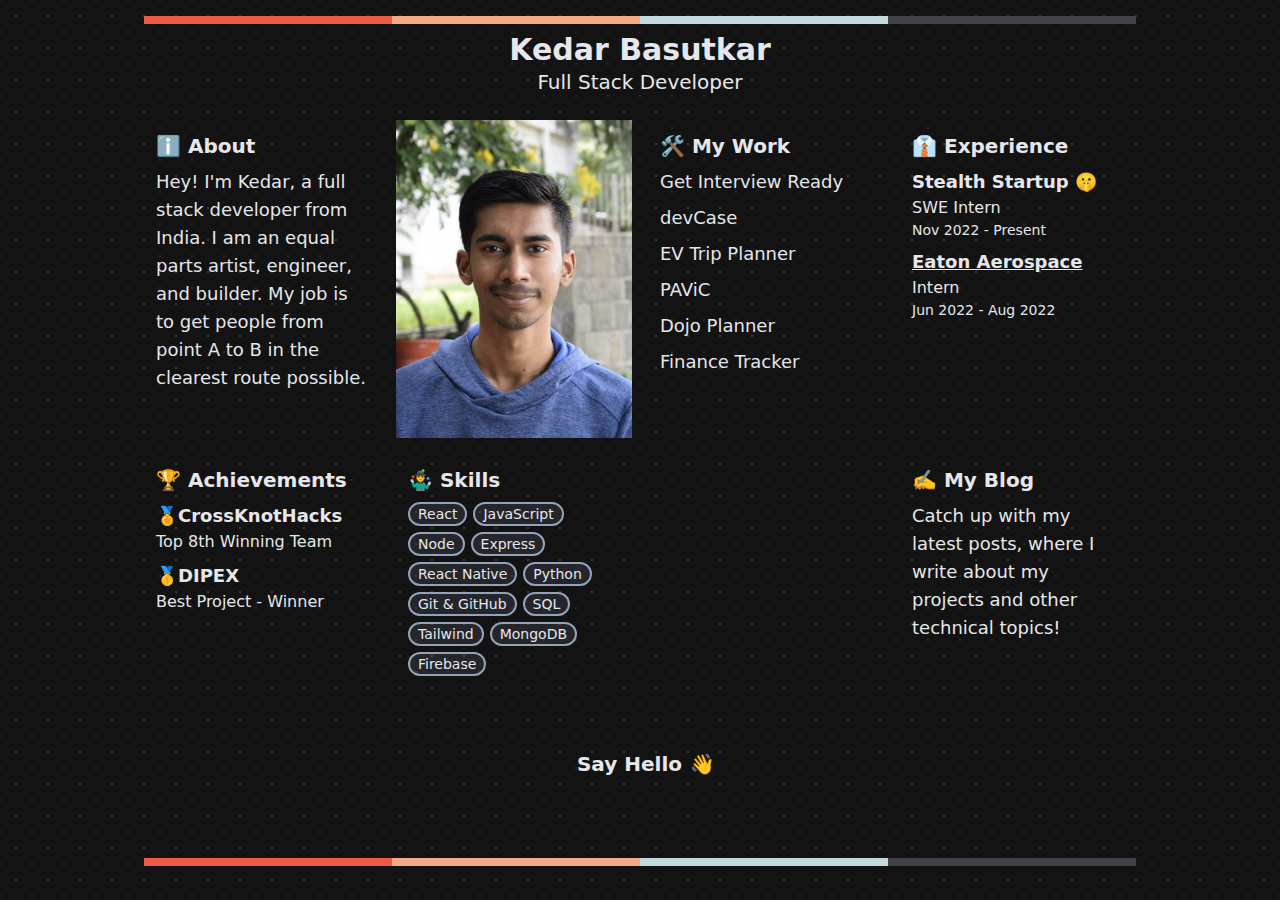
==== index.html @ 57fc6a88 "Update index.html" ====
<!DOCTYPE html>
<html lang="en">
  <head>
    <meta charset="UTF-8" />
    <meta http-equiv="X-UA-Compatible" content="IE=edge" />
    <meta name="viewport" content="width=device-width, initial-scale=1.0" />
    <link rel="stylesheet" href="css/style.css" />
    <link
      rel="stylesheet"
      href="https://cdnjs.cloudflare.com/ajax/libs/font-awesome/6.2.0/css/all.min.css"
      integrity="sha512-xh6O/CkQoPOWDdYTDqeRdPCVd1SpvCA9XXcUnZS2FmJNp1coAFzvtCN9BmamE+4aHK8yyUHUSCcJHgXloTyT2A=="
      crossorigin="anonymous"
      referrerpolicy="no-referrer"
    />

    <link rel="preconnect" href="https://fonts.googleapis.com" />
    <link rel="preconnect" href="https://fonts.gstatic.com" crossorigin />
    <link
      href="https://fonts.googleapis.com/css2?family=Space+Grotesk:wght@300;400;500;600;700&display=swap"
      rel="stylesheet"
    />

    <link rel="apple-touch-icon" sizes="180x180" href="/apple-touch-icon.png" />
    <link rel="icon" type="image/png" sizes="32x32" href="/favicon-32x32.png" />
    <link rel="icon" type="image/png" sizes="16x16" href="/favicon-16x16.png" />
    <link rel="manifest" href="/site.webmanifest" />
    <title>Kedar Basutkar - Full Stack Developer</title>
  </head>

  <body>
    <div
      class="mx-auto flex h-screen max-w-5xl flex-col p-4 transition-all dark:text-gray-200"
    >
      <!-- Hero Section -->
      <div
        class="relative w-full transform border-2 border-black bg-sky-400/50 text-center transition-all hover:shadow-3xl dark:shadow-sky-400"
      >
        <!-- Color Bar -->
        <div class="mb-2 grid h-2 grid-cols-4">
          <div class="bg-hero-red"></div>
          <div class="bg-hero-orange"></div>
          <div class="bg-hero-blue"></div>
          <div class="bg-hero-gray"></div>
        </div>
        <!--  -->
        <h1 class="transform text-3xl font-bold transition-all hover:scale-105">
          <a href="https://kedarbasutkar.me/">Kedar Basutkar</a>
        </h1>
        <h3 class="mb-2 text-xl">Full Stack Developer</h3>
        <i
          class="fa-regular fa-sun absolute right-4 bottom-1/3 cursor-pointer text-xl hover:animate-wiggle md:right-8 md:text-2xl"
          id="dark-mode-btn"
        ></i>
      </div>
      <!--  -->

      <!-- Grid Container -->
      <div class="mt-4 grid flex-1 grid-cols-2 gap-4 pb-4 md:grid-cols-4">
        <!-- About Card -->
        <div class="card bg-purple-400/50 dark:shadow-purple-400">
          <h2 class="mb-2">ℹ️ About</h2>
          <p>
            Hey! I'm Kedar, a full stack developer from India. I am an equal
            parts artist, engineer, and builder. My job is to get people from
            point A to B in the clearest route possible.
          </p>
        </div>
        <!--  -->

        <!-- Photo Card -->
        <div>
          <img
            src="./assets/photo.JPG"
            alt="display picture"
            class="h-full transform border-2 border-black object-cover transition-all duration-200 ease-in-out hover:scale-95 hover:shadow-3xl"
          />
        </div>
        <!--  -->

        <!-- My Work Card -->
        <div
          class="card bg-emerald-400/50 dark:shadow-emerald-400 md:row-span-2"
        >
          <div class="group mb-2 flex items-center justify-between">
            <h2 class="transition-all group-hover:scale-110">
              <a href="#">🛠️ My Work</a>
            </h2>
            <a href="#">
              <i
                class="fa-solid fa-arrow-up-right-from-square transform cursor-pointer p-2 transition-all group-hover:-translate-x-2 group-hover:scale-110"
              ></i>
            </a>
          </div>
          <p class="md:hidden">
            Check out my apps that are fun and utilitarian.
          </p>
          <ul class="hidden space-y-2 text-lg md:block">
            <li>
              <a href="https://get-interview-ready.vercel.app/" target="_blank"
                >Get Interview Ready</a
              >
            </li>
            <!-- <li>Shark Encrypt</li> -->
            <li>
              <a href="https://devcase.vercel.app/" target="_blank">devCase</a>
            </li>
            <li>
              <a href="https://ev-trip-planner.vercel.app/" target="_blank"
                >EV Trip Planner</a
              >
            </li>

            <li>
              <a
                href="https://play.google.com/store/apps/details?id=com.kedaroo.pave"
                target="_blank"
                >PAViC</a
              >
            </li>
            <li>
              <a
                href="https://project-management-app-psi.vercel.app/"
                target="_blank"
                >Dojo Planner</a
              >
            </li>
            <li>
              <a
                href="https://kedar-finance-tracker.netlify.app/"
                target="_blank"
                >Finance Tracker</a
              >
            </li>
          </ul>
        </div>
        <!--  -->

        <!-- Experience Card -->
        <div class="card flex flex-col bg-amber-400/50 dark:shadow-amber-400">
          <h2 class="mb-2">👔 Experience</h2>
          <div class="mb-2">
            <h4 class="font-semibold">Stealth Startup 🤫</h4>
            <h5 class="text-md">SWE Intern</h5>
            <p class="text-sm">Nov 2022 - Present</p>
          </div>

          <div>
            <h4 class="transform font-semibold transition-all hover:scale-105">
              <a
                href="https://blog.kedarbasutkar.me/my-first-internship-experience-at-eaton"
                target="_blank"
                class="underline"
                >Eaton Aerospace
              </a>
            </h4>
            <h5 class="text-md">Intern</h5>
            <p class="text-sm">Jun 2022 - Aug 2022</p>
          </div>
        </div>
        <!--  -->

        <!-- Achievements Card -->
        <div
          class="card relative col-span-2 bg-cyan-400/50 dark:shadow-cyan-400 md:col-span-1"
        >
          <div class="mb-2 flex items-center justify-between">
            <h2 class="">🏆 Achievements</h2>
          </div>
          <div class="flex flex-col space-y-2">
            <div class="div">
              <h4
                class="transform font-semibold transition-all hover:scale-105"
              >
                <a
                  href="https://crossknothacks.devfolio.co/overview"
                  target="_blank"
                  >🏅CrossKnotHacks
                </a>
              </h4>
              <h5 class="text-md">Top 8th Winning Team</h5>
            </div>

            <div class="">
              <h4
                class="transform font-semibold transition-all hover:scale-105"
              >
                <a href="https://srijan.org.in/index" target="_blank"
                  >🥇DIPEX
                </a>
              </h4>
              <h5 class="text-md">Best Project - Winner</h5>
            </div>
          </div>
        </div>
        <!--  -->

        <!-- Skills Card -->
        <div
          class="card relative col-span-2 bg-indigo-400/50 dark:shadow-indigo-400 md:col-span-1"
        >
          <div class="mb-2 flex items-center justify-between">
            <h2 class="">🤹‍♂️ Skills</h2>
          </div>
          <div class="flex flex-wrap gap-1.5">
            <div class="skill-pill">React</div>
            <div class="skill-pill">JavaScript</div>
            <div class="skill-pill">Node</div>
            <div class="skill-pill">Express</div>
            <div class="skill-pill">React Native</div>
            <div class="skill-pill">Python</div>
            <div class="skill-pill">Git & GitHub</div>
            <div class="skill-pill">SQL</div>
            <div class="skill-pill">Tailwind</div>
            <div class="skill-pill">MongoDB</div>
            <div class="skill-pill">Firebase</div>
          </div>
        </div>
        <!--  -->

        <!-- My Blog Card -->
        <div class="card bg-stone-400/50 dark:shadow-stone-400">
          <div class="group mb-2 flex items-center justify-between">
            <h2 class="transition-all group-hover:scale-110">
              <a href="https://blog.kedarbasutkar.me/">✍️ My Blog</a>
            </h2>
            <a href="https://blog.kedarbasutkar.me/" target="_blank">
              <i
                class="fa-solid fa-arrow-up-right-from-square transform cursor-pointer p-2 transition-all group-hover:-translate-x-2 group-hover:scale-110"
              ></i>
            </a>
          </div>
          <p>
            Catch up with my latest posts, where I write about my projects and
            other technical topics!
          </p>
        </div>
        <!--  -->

        <!-- Say Hello Card -->
        <div
          class="flex flex-col border-2 border-black bg-rose-400/50 md:col-span-4 md:max-h-32"
        >
          <div class="mt-3 ml-3 flex flex-1 flex-col justify-between">
            <div class="mb-2 flex items-center space-x-2 md:justify-center">
              <h2>Say Hello</h2>
              <div class="animate-wiggle text-xl">👋</div>
            </div>

            <!-- Social Icons -->
            <div
              class="mr-3 mb-2 flex justify-end space-x-3 md:justify-center md:space-x-16"
            >
              <a href="https://twitter.com/KedarBasutkar" target="_blank">
                <i
                  class="fa-brands fa-twitter social-link hover:bg-black hover:text-twitter-blue"
                ></i>
              </a>
              <a href="https://github.com/kedaroo" target="_blank">
                <i
                  class="fa-brands fa-github social-link hover:bg-black hover:text-white"
                ></i>
              </a>
              <a
                href="https://www.linkedin.com/in/kedar-basutkar/"
                target="_blank"
              >
                <i
                  class="fa-brands fa-linkedin social-link hover:bg-black hover:text-linkedin-blue"
                ></i>
              </a>
            </div>
          </div>
          <!-- Color Bar -->
          <div class="hidden h-2 grid-cols-4 md:grid">
            <div class="bg-hero-red"></div>
            <div class="bg-hero-orange"></div>
            <div class="bg-hero-blue"></div>
            <div class="bg-hero-gray"></div>
          </div>
          <!--  -->
          <!--  -->
        </div>
        <!--  -->
      </div>
      <!--  -->
    </div>
    <script src="./script.js"></script>
  </body>
</html>
---- css/style.css ----
/*
! tailwindcss v3.2.1 | MIT License | https://tailwindcss.com
*/

/*
1. Prevent padding and border from affecting element width. (https://github.com/mozdevs/cssremedy/issues/4)
2. Allow adding a border to an element by just adding a border-width. (https://github.com/tailwindcss/tailwindcss/pull/116)
*/

*,
::before,
::after {
  box-sizing: border-box;
  /* 1 */
  border-width: 0;
  /* 2 */
  border-style: solid;
  /* 2 */
  border-color: #e5e7eb;
  /* 2 */
}

::before,
::after {
  --tw-content: "";
}

/*
1. Use a consistent sensible line-height in all browsers.
2. Prevent adjustments of font size after orientation changes in iOS.
3. Use a more readable tab size.
4. Use the user's configured `sans` font-family by default.
*/

html {
  line-height: 1.5;
  /* 1 */
  -webkit-text-size-adjust: 100%;
  /* 2 */
  -moz-tab-size: 4;
  /* 3 */
  -o-tab-size: 4;
  tab-size: 4;
  /* 3 */
  font-family: ui-sans-serif, system-ui, -apple-system, BlinkMacSystemFont,
    "Segoe UI", Roboto, "Helvetica Neue", Arial, "Noto Sans", sans-serif,
    "Apple Color Emoji", "Segoe UI Emoji", "Segoe UI Symbol", "Noto Color Emoji";
  /* 4 */
}

/*
1. Remove the margin in all browsers.
2. Inherit line-height from `html` so users can set them as a class directly on the `html` element.
*/

body {
  margin: 0;
  /* 1 */
  line-height: inherit;
  /* 2 */
}

/*
1. Add the correct height in Firefox.
2. Correct the inheritance of border color in Firefox. (https://bugzilla.mozilla.org/show_bug.cgi?id=190655)
3. Ensure horizontal rules are visible by default.
*/

hr {
  height: 0;
  /* 1 */
  color: inherit;
  /* 2 */
  border-top-width: 1px;
  /* 3 */
}

/*
Add the correct text decoration in Chrome, Edge, and Safari.
*/

abbr:where([title]) {
  -webkit-text-decoration: underline dotted;
  text-decoration: underline dotted;
}

/*
Remove the default font size and weight for headings.
*/

h1,
h2,
h3,
h4,
h5,
h6 {
  font-size: inherit;
  font-weight: inherit;
}

/*
Reset links to optimize for opt-in styling instead of opt-out.
*/

a {
  color: inherit;
  text-decoration: inherit;
}

/*
Add the correct font weight in Edge and Safari.
*/

b,
strong {
  font-weight: bolder;
}

/*
1. Use the user's configured `mono` font family by default.
2. Correct the odd `em` font sizing in all browsers.
*/

code,
kbd,
samp,
pre {
  font-family: ui-monospace, SFMono-Regular, Menlo, Monaco, Consolas,
    "Liberation Mono", "Courier New", monospace;
  /* 1 */
  font-size: 1em;
  /* 2 */
}

/*
Add the correct font size in all browsers.
*/

small {
  font-size: 80%;
}

/*
Prevent `sub` and `sup` elements from affecting the line height in all browsers.
*/

sub,
sup {
  font-size: 75%;
  line-height: 0;
  position: relative;
  vertical-align: baseline;
}

sub {
  bottom: -0.25em;
}

sup {
  top: -0.5em;
}

/*
1. Remove text indentation from table contents in Chrome and Safari. (https://bugs.chromium.org/p/chromium/issues/detail?id=999088, https://bugs.webkit.org/show_bug.cgi?id=201297)
2. Correct table border color inheritance in all Chrome and Safari. (https://bugs.chromium.org/p/chromium/issues/detail?id=935729, https://bugs.webkit.org/show_bug.cgi?id=195016)
3. Remove gaps between table borders by default.
*/

table {
  text-indent: 0;
  /* 1 */
  border-color: inherit;
  /* 2 */
  border-collapse: collapse;
  /* 3 */
}

/*
1. Change the font styles in all browsers.
2. Remove the margin in Firefox and Safari.
3. Remove default padding in all browsers.
*/

button,
input,
optgroup,
select,
textarea {
  font-family: inherit;
  /* 1 */
  font-size: 100%;
  /* 1 */
  font-weight: inherit;
  /* 1 */
  line-height: inherit;
  /* 1 */
  color: inherit;
  /* 1 */
  margin: 0;
  /* 2 */
  padding: 0;
  /* 3 */
}

/*
Remove the inheritance of text transform in Edge and Firefox.
*/

button,
select {
  text-transform: none;
}

/*
1. Correct the inability to style clickable types in iOS and Safari.
2. Remove default button styles.
*/

button,
[type="button"],
[type="reset"],
[type="submit"] {
  -webkit-appearance: button;
  /* 1 */
  background-color: transparent;
  /* 2 */
  background-image: none;
  /* 2 */
}

/*
Use the modern Firefox focus style for all focusable elements.
*/

:-moz-focusring {
  outline: auto;
}

/*
Remove the additional `:invalid` styles in Firefox. (https://github.com/mozilla/gecko-dev/blob/2f9eacd9d3d995c937b4251a5557d95d494c9be1/layout/style/res/forms.css#L728-L737)
*/

:-moz-ui-invalid {
  box-shadow: none;
}

/*
Add the correct vertical alignment in Chrome and Firefox.
*/

progress {
  vertical-align: baseline;
}

/*
Correct the cursor style of increment and decrement buttons in Safari.
*/

::-webkit-inner-spin-button,
::-webkit-outer-spin-button {
  height: auto;
}

/*
1. Correct the odd appearance in Chrome and Safari.
2. Correct the outline style in Safari.
*/

[type="search"] {
  -webkit-appearance: textfield;
  /* 1 */
  outline-offset: -2px;
  /* 2 */
}

/*
Remove the inner padding in Chrome and Safari on macOS.
*/

::-webkit-search-decoration {
  -webkit-appearance: none;
}

/*
1. Correct the inability to style clickable types in iOS and Safari.
2. Change font properties to `inherit` in Safari.
*/

::-webkit-file-upload-button {
  -webkit-appearance: button;
  /* 1 */
  font: inherit;
  /* 2 */
}

/*
Add the correct display in Chrome and Safari.
*/

summary {
  display: list-item;
}

/*
Removes the default spacing and border for appropriate elements.
*/

blockquote,
dl,
dd,
h1,
h2,
h3,
h4,
h5,
h6,
hr,
figure,
p,
pre {
  margin: 0;
}

fieldset {
  margin: 0;
  padding: 0;
}

legend {
  padding: 0;
}

ol,
ul,
menu {
  list-style: none;
  margin: 0;
  padding: 0;
}

/*
Prevent resizing textareas horizontally by default.
*/

textarea {
  resize: vertical;
}

/*
1. Reset the default placeholder opacity in Firefox. (https://github.com/tailwindlabs/tailwindcss/issues/3300)
2. Set the default placeholder color to the user's configured gray 400 color.
*/

input::-moz-placeholder,
textarea::-moz-placeholder {
  opacity: 1;
  /* 1 */
  color: #9ca3af;
  /* 2 */
}

input::placeholder,
textarea::placeholder {
  opacity: 1;
  /* 1 */
  color: #9ca3af;
  /* 2 */
}

/*
Set the default cursor for buttons.
*/

button,
[role="button"] {
  cursor: pointer;
}

/*
Make sure disabled buttons don't get the pointer cursor.
*/

:disabled {
  cursor: default;
}

/*
1. Make replaced elements `display: block` by default. (https://github.com/mozdevs/cssremedy/issues/14)
2. Add `vertical-align: middle` to align replaced elements more sensibly by default. (https://github.com/jensimmons/cssremedy/issues/14#issuecomment-634934210)
   This can trigger a poorly considered lint error in some tools but is included by design.
*/

img,
svg,
video,
canvas,
audio,
iframe,
embed,
object {
  display: block;
  /* 1 */
  vertical-align: middle;
  /* 2 */
}

/*
Constrain images and videos to the parent width and preserve their intrinsic aspect ratio. (https://github.com/mozdevs/cssremedy/issues/14)
*/

img,
video {
  max-width: 100%;
  height: auto;
}

/* Make elements with the HTML hidden attribute stay hidden by default */

[hidden] {
  display: none;
}

h2 {
  font-size: 1.125rem;
  line-height: 1.75rem;
  font-weight: 700;
}

@media (min-width: 768px) {
  h2 {
    font-size: 1.25rem;
    line-height: 1.75rem;
  }

  h4 {
    font-size: 1.125rem;
    line-height: 1.75rem;
  }
}

li {
  cursor: pointer;
  transition-property: all;
  transition-timing-function: cubic-bezier(0.4, 0, 0.2, 1);
  transition-duration: 150ms;
}

li:hover {
  margin-left: 1rem;
  --tw-text-opacity: 1;
  color: rgb(34 197 94 / var(--tw-text-opacity));
}

@media (min-width: 768px) {
  li {
    font-size: 1.125rem;
    line-height: 1.75rem;
  }

  p {
    font-size: 1.125rem;
    line-height: 1.75rem;
  }
}

*,
::before,
::after {
  --tw-border-spacing-x: 0;
  --tw-border-spacing-y: 0;
  --tw-translate-x: 0;
  --tw-translate-y: 0;
  --tw-rotate: 0;
  --tw-skew-x: 0;
  --tw-skew-y: 0;
  --tw-scale-x: 1;
  --tw-scale-y: 1;
  --tw-pan-x: ;
  --tw-pan-y: ;
  --tw-pinch-zoom: ;
  --tw-scroll-snap-strictness: proximity;
  --tw-ordinal: ;
  --tw-slashed-zero: ;
  --tw-numeric-figure: ;
  --tw-numeric-spacing: ;
  --tw-numeric-fraction: ;
  --tw-ring-inset: ;
  --tw-ring-offset-width: 0px;
  --tw-ring-offset-color: #fff;
  --tw-ring-color: rgb(59 130 246 / 0.5);
  --tw-ring-offset-shadow: 0 0 #0000;
  --tw-ring-shadow: 0 0 #0000;
  --tw-shadow: 0 0 #0000;
  --tw-shadow-colored: 0 0 #0000;
  --tw-blur: ;
  --tw-brightness: ;
  --tw-contrast: ;
  --tw-grayscale: ;
  --tw-hue-rotate: ;
  --tw-invert: ;
  --tw-saturate: ;
  --tw-sepia: ;
  --tw-drop-shadow: ;
  --tw-backdrop-blur: ;
  --tw-backdrop-brightness: ;
  --tw-backdrop-contrast: ;
  --tw-backdrop-grayscale: ;
  --tw-backdrop-hue-rotate: ;
  --tw-backdrop-invert: ;
  --tw-backdrop-opacity: ;
  --tw-backdrop-saturate: ;
  --tw-backdrop-sepia: ;
}

::-webkit-backdrop {
  --tw-border-spacing-x: 0;
  --tw-border-spacing-y: 0;
  --tw-translate-x: 0;
  --tw-translate-y: 0;
  --tw-rotate: 0;
  --tw-skew-x: 0;
  --tw-skew-y: 0;
  --tw-scale-x: 1;
  --tw-scale-y: 1;
  --tw-pan-x: ;
  --tw-pan-y: ;
  --tw-pinch-zoom: ;
  --tw-scroll-snap-strictness: proximity;
  --tw-ordinal: ;
  --tw-slashed-zero: ;
  --tw-numeric-figure: ;
  --tw-numeric-spacing: ;
  --tw-numeric-fraction: ;
  --tw-ring-inset: ;
  --tw-ring-offset-width: 0px;
  --tw-ring-offset-color: #fff;
  --tw-ring-color: rgb(59 130 246 / 0.5);
  --tw-ring-offset-shadow: 0 0 #0000;
  --tw-ring-shadow: 0 0 #0000;
  --tw-shadow: 0 0 #0000;
  --tw-shadow-colored: 0 0 #0000;
  --tw-blur: ;
  --tw-brightness: ;
  --tw-contrast: ;
  --tw-grayscale: ;
  --tw-hue-rotate: ;
  --tw-invert: ;
  --tw-saturate: ;
  --tw-sepia: ;
  --tw-drop-shadow: ;
  --tw-backdrop-blur: ;
  --tw-backdrop-brightness: ;
  --tw-backdrop-contrast: ;
  --tw-backdrop-grayscale: ;
  --tw-backdrop-hue-rotate: ;
  --tw-backdrop-invert: ;
  --tw-backdrop-opacity: ;
  --tw-backdrop-saturate: ;
  --tw-backdrop-sepia: ;
}

::backdrop {
  --tw-border-spacing-x: 0;
  --tw-border-spacing-y: 0;
  --tw-translate-x: 0;
  --tw-translate-y: 0;
  --tw-rotate: 0;
  --tw-skew-x: 0;
  --tw-skew-y: 0;
  --tw-scale-x: 1;
  --tw-scale-y: 1;
  --tw-pan-x: ;
  --tw-pan-y: ;
  --tw-pinch-zoom: ;
  --tw-scroll-snap-strictness: proximity;
  --tw-ordinal: ;
  --tw-slashed-zero: ;
  --tw-numeric-figure: ;
  --tw-numeric-spacing: ;
  --tw-numeric-fraction: ;
  --tw-ring-inset: ;
  --tw-ring-offset-width: 0px;
  --tw-ring-offset-color: #fff;
  --tw-ring-color: rgb(59 130 246 / 0.5);
  --tw-ring-offset-shadow: 0 0 #0000;
  --tw-ring-shadow: 0 0 #0000;
  --tw-shadow: 0 0 #0000;
  --tw-shadow-colored: 0 0 #0000;
  --tw-blur: ;
  --tw-brightness: ;
  --tw-contrast: ;
  --tw-grayscale: ;
  --tw-hue-rotate: ;
  --tw-invert: ;
  --tw-saturate: ;
  --tw-sepia: ;
  --tw-drop-shadow: ;
  --tw-backdrop-blur: ;
  --tw-backdrop-brightness: ;
  --tw-backdrop-contrast: ;
  --tw-backdrop-grayscale: ;
  --tw-backdrop-hue-rotate: ;
  --tw-backdrop-invert: ;
  --tw-backdrop-opacity: ;
  --tw-backdrop-saturate: ;
  --tw-backdrop-sepia: ;
}

.card {
  transform: translate(var(--tw-translate-x), var(--tw-translate-y))
    rotate(var(--tw-rotate)) skewX(var(--tw-skew-x)) skewY(var(--tw-skew-y))
    scaleX(var(--tw-scale-x)) scaleY(var(--tw-scale-y));
  border-radius: 0.75rem;
  --tw-bg-opacity: 0.6;
  padding: 0.75rem;
  transition-property: all;
  transition-duration: 200ms;
  transition-timing-function: cubic-bezier(0.4, 0, 0.2, 1);
}

.card:hover {
  --tw-scale-x: 0.95;
  --tw-scale-y: 0.95;
  transform: translate(var(--tw-translate-x), var(--tw-translate-y))
    rotate(var(--tw-rotate)) skewX(var(--tw-skew-x)) skewY(var(--tw-skew-y))
    scaleX(var(--tw-scale-x)) scaleY(var(--tw-scale-y));
}

.social-link {
  transform: translate(var(--tw-translate-x), var(--tw-translate-y))
    rotate(var(--tw-rotate)) skewX(var(--tw-skew-x)) skewY(var(--tw-skew-y))
    scaleX(var(--tw-scale-x)) scaleY(var(--tw-scale-y));
  padding: 0.5rem;
  font-size: 1.5rem;
  line-height: 2rem;
  transition-property: all;
  transition-timing-function: cubic-bezier(0.4, 0, 0.2, 1);
  transition-duration: 150ms;
}

.social-link:hover {
  --tw-scale-x: 1.1;
  --tw-scale-y: 1.1;
  transform: translate(var(--tw-translate-x), var(--tw-translate-y))
    rotate(var(--tw-rotate)) skewX(var(--tw-skew-x)) skewY(var(--tw-skew-y))
    scaleX(var(--tw-scale-x)) scaleY(var(--tw-scale-y));
}

.skill-pill {
  border-radius: 0.75rem;
  border-width: 2px;
  --tw-border-opacity: 1;
  border-color: rgb(148 163 184 / var(--tw-border-opacity));
  background-color: rgb(199 210 254 / 0.6);
  padding-left: 0.5rem;
  padding-right: 0.5rem;
  font-size: 0.875rem;
  line-height: 1.25rem;
}

.dark .skill-pill {
  background-color: rgb(199 210 254 / 0.1);
}

.project-mockup {
  border-radius: 0.5rem;
  --tw-shadow: 0 4px 6px -1px rgb(0 0 0 / 0.1), 0 2px 4px -2px rgb(0 0 0 / 0.1);
  --tw-shadow-colored: 0 4px 6px -1px var(--tw-shadow-color),
    0 2px 4px -2px var(--tw-shadow-color);
  box-shadow: var(--tw-ring-offset-shadow, 0 0 #0000),
    var(--tw-ring-shadow, 0 0 #0000), var(--tw-shadow);
}

.project-description {
  --tw-text-opacity: 1;
  color: rgb(75 85 99 / var(--tw-text-opacity));
}

.dark .project-description {
  --tw-text-opacity: 1;
  color: rgb(107 114 128 / var(--tw-text-opacity));
}

.tech-stack-pill {
  border-radius: 0.75rem;
  border-width: 1px;
  --tw-border-opacity: 1;
  border-color: rgb(129 140 248 / var(--tw-border-opacity));
  --tw-bg-opacity: 1;
  background-color: rgb(238 242 255 / var(--tw-bg-opacity));
  padding-left: 0.75rem;
  padding-right: 0.75rem;
}

.primary-link {
  transform: translate(var(--tw-translate-x), var(--tw-translate-y))
    rotate(var(--tw-rotate)) skewX(var(--tw-skew-x)) skewY(var(--tw-skew-y))
    scaleX(var(--tw-scale-x)) scaleY(var(--tw-scale-y));
  border-radius: 0.5rem;
  border-width: 2px;
  --tw-border-opacity: 1;
  border-color: rgb(129 140 248 / var(--tw-border-opacity));
  --tw-bg-opacity: 1;
  background-color: rgb(129 140 248 / var(--tw-bg-opacity));
  padding-left: 1rem;
  padding-right: 1rem;
  padding-top: 0.5rem;
  padding-bottom: 0.5rem;
  --tw-text-opacity: 1;
  color: rgb(255 255 255 / var(--tw-text-opacity));
  --tw-shadow: 0 4px 6px -1px rgb(0 0 0 / 0.1), 0 2px 4px -2px rgb(0 0 0 / 0.1);
  --tw-shadow-colored: 0 4px 6px -1px var(--tw-shadow-color),
    0 2px 4px -2px var(--tw-shadow-color);
  box-shadow: var(--tw-ring-offset-shadow, 0 0 #0000),
    var(--tw-ring-shadow, 0 0 #0000), var(--tw-shadow);
  --tw-shadow-color: #c7d2fe;
  --tw-shadow: var(--tw-shadow-colored);
  transition-property: all;
  transition-timing-function: cubic-bezier(0.4, 0, 0.2, 1);
  transition-duration: 150ms;
}

.primary-link:hover {
  --tw-scale-x: 1.05;
  --tw-scale-y: 1.05;
  transform: translate(var(--tw-translate-x), var(--tw-translate-y))
    rotate(var(--tw-rotate)) skewX(var(--tw-skew-x)) skewY(var(--tw-skew-y))
    scaleX(var(--tw-scale-x)) scaleY(var(--tw-scale-y));
}

.secondary-link {
  transform: translate(var(--tw-translate-x), var(--tw-translate-y))
    rotate(var(--tw-rotate)) skewX(var(--tw-skew-x)) skewY(var(--tw-skew-y))
    scaleX(var(--tw-scale-x)) scaleY(var(--tw-scale-y));
  border-radius: 0.5rem;
  border-width: 2px;
  --tw-border-opacity: 1;
  border-color: rgb(129 140 248 / var(--tw-border-opacity));
  background-color: rgb(165 180 252 / 0.4);
  padding-left: 1rem;
  padding-right: 1rem;
  padding-top: 0.5rem;
  padding-bottom: 0.5rem;
  --tw-shadow: 0 4px 6px -1px rgb(0 0 0 / 0.1), 0 2px 4px -2px rgb(0 0 0 / 0.1);
  --tw-shadow-colored: 0 4px 6px -1px var(--tw-shadow-color),
    0 2px 4px -2px var(--tw-shadow-color);
  box-shadow: var(--tw-ring-offset-shadow, 0 0 #0000),
    var(--tw-ring-shadow, 0 0 #0000), var(--tw-shadow);
  transition-property: all;
  transition-timing-function: cubic-bezier(0.4, 0, 0.2, 1);
  transition-duration: 150ms;
}

.secondary-link:hover {
  --tw-scale-x: 1.05;
  --tw-scale-y: 1.05;
  transform: translate(var(--tw-translate-x), var(--tw-translate-y))
    rotate(var(--tw-rotate)) skewX(var(--tw-skew-x)) skewY(var(--tw-skew-y))
    scaleX(var(--tw-scale-x)) scaleY(var(--tw-scale-y));
}

.project-btn-container {
  margin-left: auto;
  margin-right: auto;
  margin-top: 0.75rem;
  margin-bottom: 0.75rem;
  margin-top: auto;
  display: flex;
  width: 75%;
  flex-direction: column;
  justify-content: center;
}

.project-btn-container > :not([hidden]) ~ :not([hidden]) {
  --tw-space-y-reverse: 0;
  margin-top: calc(0.5rem * calc(1 - var(--tw-space-y-reverse)));
  margin-bottom: calc(0.5rem * var(--tw-space-y-reverse));
}

.project-btn-container {
  padding-top: 2rem;
  text-align: center;
}

.tech-stack-container {
  margin-top: 0.75rem;
  display: flex;
  flex-wrap: wrap;
  gap: 0.5rem;
}

.project-card-container {
  display: flex;
  height: 100%;
  flex-direction: column;
  border-radius: 0.75rem;
  background-color: rgb(255 255 255 / var(--tw-bg-opacity));
  --tw-bg-opacity: 0.5;
  padding: 1rem;
  --tw-shadow: 0 4px 6px -1px rgb(0 0 0 / 0.1), 0 2px 4px -2px rgb(0 0 0 / 0.1);
  --tw-shadow-colored: 0 4px 6px -1px var(--tw-shadow-color),
    0 2px 4px -2px var(--tw-shadow-color);
  box-shadow: var(--tw-ring-offset-shadow, 0 0 #0000),
    var(--tw-ring-shadow, 0 0 #0000), var(--tw-shadow);
}

.dark .project-card-container {
  background-color: rgb(0 0 0 / var(--tw-bg-opacity));
  --tw-bg-opacity: 1;
}

.absolute {
  position: absolute;
}

.relative {
  position: relative;
}

.right-4 {
  right: 1rem;
}

.bottom-1\/3 {
  bottom: 33.333333%;
}

.col-span-2 {
  grid-column: span 2 / span 2;
}

.mx-auto {
  margin-left: auto;
  margin-right: auto;
}

.my-4 {
  margin-top: 1rem;
  margin-bottom: 1rem;
}

.my-3 {
  margin-top: 0.75rem;
  margin-bottom: 0.75rem;
}

.mb-2 {
  margin-bottom: 0.5rem;
}

.mt-4 {
  margin-top: 1rem;
}

.mt-3 {
  margin-top: 0.75rem;
}

.ml-3 {
  margin-left: 0.75rem;
}

.mr-3 {
  margin-right: 0.75rem;
}

.flex {
  display: flex;
}

.grid {
  display: grid;
}

.hidden {
  display: none;
}

.h-screen {
  height: 100vh;
}

.h-2 {
  height: 0.5rem;
}

.h-full {
  height: 100%;
}

.w-full {
  width: 100%;
}

.max-w-5xl {
  max-width: 64rem;
}

.flex-1 {
  flex: 1 1 0%;
}

.transform {
  transform: translate(var(--tw-translate-x), var(--tw-translate-y))
    rotate(var(--tw-rotate)) skewX(var(--tw-skew-x)) skewY(var(--tw-skew-y))
    scaleX(var(--tw-scale-x)) scaleY(var(--tw-scale-y));
}

@-webkit-keyframes wiggle {
  0%,
  100% {
    transform: rotate(-10deg);
  }

  50% {
    transform: rotate(10deg);
  }
}

@keyframes wiggle {
  0%,
  100% {
    transform: rotate(-10deg);
  }

  50% {
    transform: rotate(10deg);
  }
}

.animate-wiggle {
  -webkit-animation: wiggle 1s ease-in-out infinite;
  animation: wiggle 1s ease-in-out infinite;
}

.cursor-pointer {
  cursor: pointer;
}

.grid-cols-4 {
  grid-template-columns: repeat(4, minmax(0, 1fr));
}

.grid-cols-2 {
  grid-template-columns: repeat(2, minmax(0, 1fr));
}

.grid-cols-1 {
  grid-template-columns: repeat(1, minmax(0, 1fr));
}

.flex-col {
  flex-direction: column;
}

.flex-wrap {
  flex-wrap: wrap;
}

.items-center {
  align-items: center;
}

.justify-end {
  justify-content: flex-end;
}

.justify-between {
  justify-content: space-between;
}

.gap-4 {
  gap: 1rem;
}

.gap-1\.5 {
  gap: 0.375rem;
}

.gap-1 {
  gap: 0.25rem;
}

.gap-8 {
  gap: 2rem;
}

.space-y-2 > :not([hidden]) ~ :not([hidden]) {
  --tw-space-y-reverse: 0;
  margin-top: calc(0.5rem * calc(1 - var(--tw-space-y-reverse)));
  margin-bottom: calc(0.5rem * var(--tw-space-y-reverse));
}

.space-x-2 > :not([hidden]) ~ :not([hidden]) {
  --tw-space-x-reverse: 0;
  margin-right: calc(0.5rem * var(--tw-space-x-reverse));
  margin-left: calc(0.5rem * calc(1 - var(--tw-space-x-reverse)));
}

.space-x-3 > :not([hidden]) ~ :not([hidden]) {
  --tw-space-x-reverse: 0;
  margin-right: calc(0.75rem * var(--tw-space-x-reverse));
  margin-left: calc(0.75rem * calc(1 - var(--tw-space-x-reverse)));
}

.rounded-xl {
  border-radius: 0.75rem;
}

.rounded-lg {
  border-radius: 0.5rem;
}

.rounded-full {
  border-radius: 9999px;
}

.rounded-tl-lg {
  border-top-left-radius: 0.5rem;
}

.rounded-tr-lg {
  border-top-right-radius: 0.5rem;
}

.rounded-bl-lg {
  border-bottom-left-radius: 0.5rem;
}

.rounded-br-lg {
  border-bottom-right-radius: 0.5rem;
}

.bg-sky-300\/20 {
  background-color: rgb(125 211 252 / 0.2);
}

.bg-hero-red {
  --tw-bg-opacity: 1;
  background-color: rgb(237 91 66 / var(--tw-bg-opacity));
}

.bg-hero-orange {
  --tw-bg-opacity: 1;
  background-color: rgb(244 170 133 / var(--tw-bg-opacity));
}

.bg-hero-blue {
  --tw-bg-opacity: 1;
  background-color: rgb(195 218 224 / var(--tw-bg-opacity));
}

.bg-hero-gray {
  --tw-bg-opacity: 1;
  background-color: rgb(65 66 71 / var(--tw-bg-opacity));
}

.bg-purple-300\/20 {
  background-color: rgb(216 180 254 / 0.2);
}

.bg-emerald-300\/20 {
  background-color: rgb(110 231 183 / 0.2);
}

.bg-amber-300\/20 {
  background-color: rgb(252 211 77 / 0.2);
}

.bg-cyan-300\/20 {
  background-color: rgb(103 232 249 / 0.2);
}

.bg-indigo-300\/30 {
  background-color: rgb(165 180 252 / 0.3);
}

.bg-stone-300\/30 {
  background-color: rgb(214 211 209 / 0.3);
}

.bg-rose-300\/30 {
  background-color: rgb(253 164 175 / 0.3);
}

.object-cover {
  -o-object-fit: cover;
  object-fit: cover;
}

.p-4 {
  padding: 1rem;
}

.p-2 {
  padding: 0.5rem;
}

.pb-4 {
  padding-bottom: 1rem;
}

.text-center {
  text-align: center;
}

.text-3xl {
  font-size: 1.875rem;
  line-height: 2.25rem;
}

.text-xl {
  font-size: 1.25rem;
  line-height: 1.75rem;
}

.text-lg {
  font-size: 1.125rem;
  line-height: 1.75rem;
}

.text-sm {
  font-size: 0.875rem;
  line-height: 1.25rem;
}

.text-6xl {
  font-size: 3.75rem;
  line-height: 1;
}

.font-bold {
  font-weight: 700;
}

.font-semibold {
  font-weight: 600;
}

.tracking-wider {
  letter-spacing: 0.05em;
}

.underline {
  text-decoration-line: underline;
}

.opacity-30 {
  opacity: 0.3;
}

.shadow-md {
  --tw-shadow: 0 4px 6px -1px rgb(0 0 0 / 0.1), 0 2px 4px -2px rgb(0 0 0 / 0.1);
  --tw-shadow-colored: 0 4px 6px -1px var(--tw-shadow-color),
    0 2px 4px -2px var(--tw-shadow-color);
  box-shadow: var(--tw-ring-offset-shadow, 0 0 #0000),
    var(--tw-ring-shadow, 0 0 #0000), var(--tw-shadow);
}

.shadow-sky-100 {
  --tw-shadow-color: #e0f2fe;
  --tw-shadow: var(--tw-shadow-colored);
}

.shadow-purple-100 {
  --tw-shadow-color: #f3e8ff;
  --tw-shadow: var(--tw-shadow-colored);
}

.shadow-emerald-100 {
  --tw-shadow-color: #d1fae5;
  --tw-shadow: var(--tw-shadow-colored);
}

.shadow-amber-100 {
  --tw-shadow-color: #fef3c7;
  --tw-shadow: var(--tw-shadow-colored);
}

.shadow-cyan-100 {
  --tw-shadow-color: #cffafe;
  --tw-shadow: var(--tw-shadow-colored);
}

.shadow-indigo-100 {
  --tw-shadow-color: #e0e7ff;
  --tw-shadow: var(--tw-shadow-colored);
}

.shadow-stone-100 {
  --tw-shadow-color: #f5f5f4;
  --tw-shadow: var(--tw-shadow-colored);
}

.shadow-rose-100 {
  --tw-shadow-color: #ffe4e6;
  --tw-shadow: var(--tw-shadow-colored);
}

.transition-all {
  transition-property: all;
  transition-timing-function: cubic-bezier(0.4, 0, 0.2, 1);
  transition-duration: 150ms;
}

.duration-200 {
  transition-duration: 200ms;
}

.ease-in-out {
  transition-timing-function: cubic-bezier(0.4, 0, 0.2, 1);
}

.dark-bg {
  background-color: #ffffff;
  background-image: radial-gradient(#3a3a3a 0.8px, transparent 0.8px),
    radial-gradient(#2c2c2c 0.8px, #131313 0.8px);
  background-size: 32px 32px;
  background-position: 0 0, 16px 16px;
}

.light-bg {
  background-color: #ffffff;
  background-image: radial-gradient(#c3c3c3 0.8px, transparent 0.8px),
    radial-gradient(#cccccc 0.8px, #f0f0f0 0.8px);
  background-size: 32px 32px;
  background-position: 0 0, 16px 16px;
}

.hover\:scale-105:hover {
  --tw-scale-x: 1.05;
  --tw-scale-y: 1.05;
  transform: translate(var(--tw-translate-x), var(--tw-translate-y))
    rotate(var(--tw-rotate)) skewX(var(--tw-skew-x)) skewY(var(--tw-skew-y))
    scaleX(var(--tw-scale-x)) scaleY(var(--tw-scale-y));
}

.hover\:scale-95:hover {
  --tw-scale-x: 0.95;
  --tw-scale-y: 0.95;
  transform: translate(var(--tw-translate-x), var(--tw-translate-y))
    rotate(var(--tw-rotate)) skewX(var(--tw-skew-x)) skewY(var(--tw-skew-y))
    scaleX(var(--tw-scale-x)) scaleY(var(--tw-scale-y));
}

@keyframes wiggle {
  0%,
  100% {
    transform: rotate(-10deg);
  }

  50% {
    transform: rotate(10deg);
  }
}

.hover\:animate-wiggle:hover {
  -webkit-animation: wiggle 1s ease-in-out infinite;
  animation: wiggle 1s ease-in-out infinite;
}

.hover\:bg-twitter-blue\/10:hover {
  background-color: rgb(29 161 242 / 0.1);
}

.hover\:bg-github-gray\/10:hover {
  background-color: rgb(51 51 51 / 0.1);
}

.hover\:bg-linkedin-blue\/10:hover {
  background-color: rgb(0 119 181 / 0.1);
}

.hover\:text-twitter-blue:hover {
  --tw-text-opacity: 1;
  color: rgb(29 161 242 / var(--tw-text-opacity));
}

.hover\:text-github-gray:hover {
  --tw-text-opacity: 1;
  color: rgb(51 51 51 / var(--tw-text-opacity));
}

.hover\:text-linkedin-blue:hover {
  --tw-text-opacity: 1;
  color: rgb(0 119 181 / var(--tw-text-opacity));
}

.group:hover .group-hover\:-translate-x-2 {
  --tw-translate-x: -0.5rem;
  transform: translate(var(--tw-translate-x), var(--tw-translate-y))
    rotate(var(--tw-rotate)) skewX(var(--tw-skew-x)) skewY(var(--tw-skew-y))
    scaleX(var(--tw-scale-x)) scaleY(var(--tw-scale-y));
}

.group:hover .group-hover\:scale-110 {
  --tw-scale-x: 1.1;
  --tw-scale-y: 1.1;
  transform: translate(var(--tw-translate-x), var(--tw-translate-y))
    rotate(var(--tw-rotate)) skewX(var(--tw-skew-x)) skewY(var(--tw-skew-y))
    scaleX(var(--tw-scale-x)) scaleY(var(--tw-scale-y));
}

.dark .dark\:text-gray-200 {
  --tw-text-opacity: 1;
  color: rgb(229 231 235 / var(--tw-text-opacity));
}

.dark .dark\:shadow-none {
  --tw-shadow: 0 0 #0000;
  --tw-shadow-colored: 0 0 #0000;
  box-shadow: var(--tw-ring-offset-shadow, 0 0 #0000),
    var(--tw-ring-shadow, 0 0 #0000), var(--tw-shadow);
}

@media (min-width: 768px) {
  .md\:right-8 {
    right: 2rem;
  }

  .md\:col-span-1 {
    grid-column: span 1 / span 1;
  }

  .md\:col-span-4 {
    grid-column: span 4 / span 4;
  }

  .md\:col-span-2 {
    grid-column: span 2 / span 2;
  }

  .md\:row-span-2 {
    grid-row: span 2 / span 2;
  }

  .md\:my-8 {
    margin-top: 2rem;
    margin-bottom: 2rem;
  }

  .md\:block {
    display: block;
  }

  .md\:grid {
    display: grid;
  }

  .md\:hidden {
    display: none;
  }

  .md\:max-h-32 {
    max-height: 8rem;
  }

  .md\:grid-cols-4 {
    grid-template-columns: repeat(4, minmax(0, 1fr));
  }

  .md\:grid-cols-2 {
    grid-template-columns: repeat(2, minmax(0, 1fr));
  }

  .md\:justify-center {
    justify-content: center;
  }

  .md\:space-x-16 > :not([hidden]) ~ :not([hidden]) {
    --tw-space-x-reverse: 0;
    margin-right: calc(4rem * var(--tw-space-x-reverse));
    margin-left: calc(4rem * calc(1 - var(--tw-space-x-reverse)));
  }

  .md\:text-2xl {
    font-size: 1.5rem;
    line-height: 2rem;
  }

  .md\:text-8xl {
    font-size: 6rem;
    line-height: 1;
  }
}
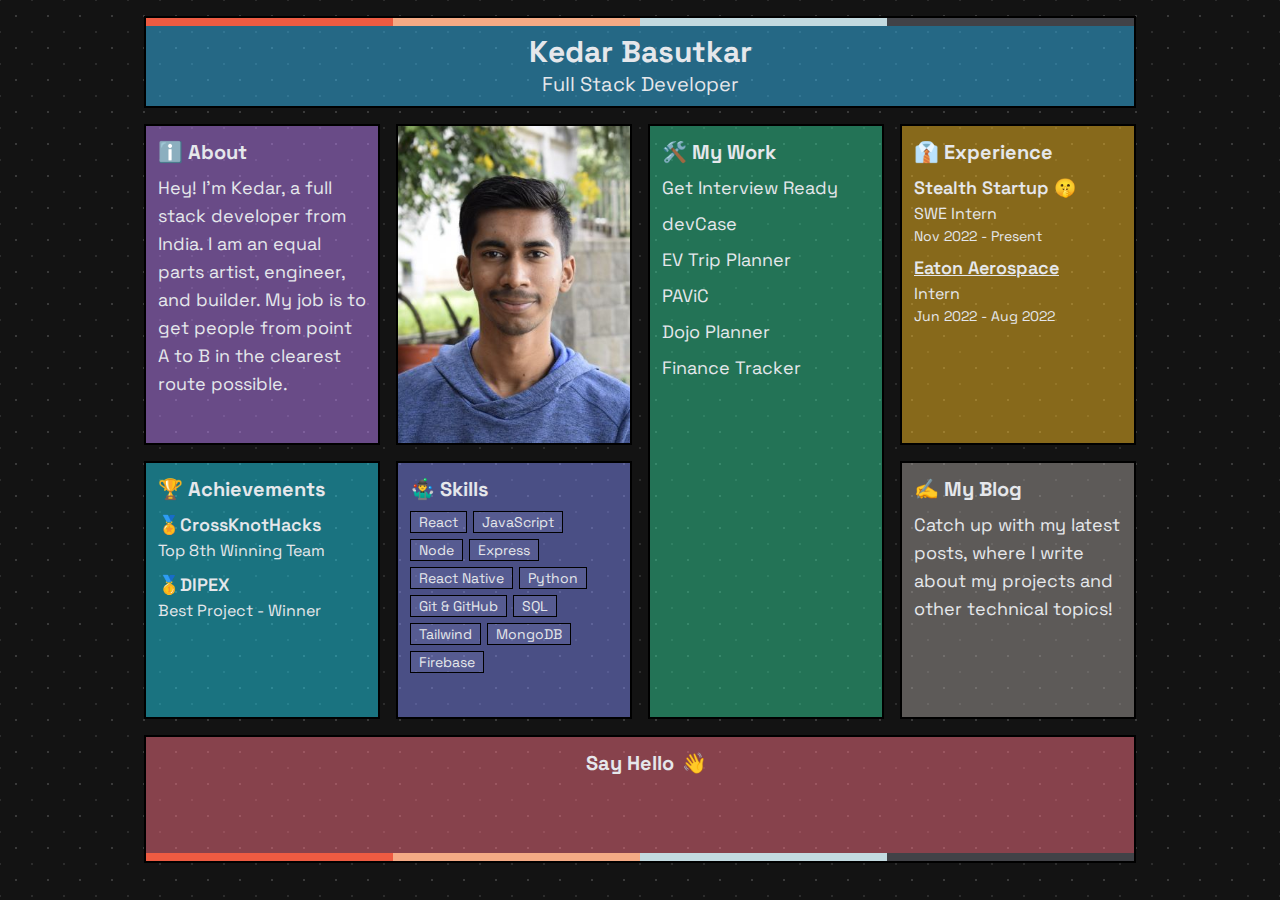
==== commit 793c2a66: "Update index.html" ====
--- a/index.html
+++ b/index.html
@@ -83,9 +83,9 @@
         >
           <div class="group mb-2 flex items-center justify-between">
             <h2 class="transition-all group-hover:scale-110">
-              <a href="#">🛠️ My Work</a>
+              <a href="https://projects.kedarbasutkar.me/">🛠️ My Work</a>
             </h2>
-            <a href="#">
+            <a href="https://projects.kedarbasutkar.me/">
               <i
                 class="fa-solid fa-arrow-up-right-from-square transform cursor-pointer p-2 transition-all group-hover:-translate-x-2 group-hover:scale-110"
               ></i>
--- a/css/style.css
+++ b/css/style.css
@@ -22,7 +22,7 @@
 
 ::before,
 ::after {
-  --tw-content: "";
+  --tw-content: '';
 }
 
 /*
@@ -40,11 +40,9 @@
   -moz-tab-size: 4;
   /* 3 */
   -o-tab-size: 4;
-  tab-size: 4;
+     tab-size: 4;
   /* 3 */
-  font-family: ui-sans-serif, system-ui, -apple-system, BlinkMacSystemFont,
-    "Segoe UI", Roboto, "Helvetica Neue", Arial, "Noto Sans", sans-serif,
-    "Apple Color Emoji", "Segoe UI Emoji", "Segoe UI Symbol", "Noto Color Emoji";
+  font-family: Space Grotesk, sans-serif;
   /* 4 */
 }
 
@@ -81,7 +79,7 @@
 
 abbr:where([title]) {
   -webkit-text-decoration: underline dotted;
-  text-decoration: underline dotted;
+          text-decoration: underline dotted;
 }
 
 /*
@@ -125,8 +123,7 @@
 kbd,
 samp,
 pre {
-  font-family: ui-monospace, SFMono-Regular, Menlo, Monaco, Consolas,
-    "Liberation Mono", "Courier New", monospace;
+  font-family: ui-monospace, SFMono-Regular, Menlo, Monaco, Consolas, "Liberation Mono", "Courier New", monospace;
   /* 1 */
   font-size: 1em;
   /* 2 */
@@ -217,9 +214,9 @@
 */
 
 button,
-[type="button"],
-[type="reset"],
-[type="submit"] {
+[type='button'],
+[type='reset'],
+[type='submit'] {
   -webkit-appearance: button;
   /* 1 */
   background-color: transparent;
@@ -266,7 +263,7 @@
 2. Correct the outline style in Safari.
 */
 
-[type="search"] {
+[type='search'] {
   -webkit-appearance: textfield;
   /* 1 */
   outline-offset: -2px;
@@ -351,8 +348,7 @@
 2. Set the default placeholder color to the user's configured gray 400 color.
 */
 
-input::-moz-placeholder,
-textarea::-moz-placeholder {
+input::-moz-placeholder, textarea::-moz-placeholder {
   opacity: 1;
   /* 1 */
   color: #9ca3af;
@@ -448,7 +444,7 @@
 li:hover {
   margin-left: 1rem;
   --tw-text-opacity: 1;
-  color: rgb(34 197 94 / var(--tw-text-opacity));
+  color: rgb(255 255 255 / var(--tw-text-opacity));
 }
 
 @media (min-width: 768px) {
@@ -463,9 +459,7 @@
   }
 }
 
-*,
-::before,
-::after {
+*, ::before, ::after {
   --tw-border-spacing-x: 0;
   --tw-border-spacing-y: 0;
   --tw-translate-x: 0;
@@ -475,16 +469,16 @@
   --tw-skew-y: 0;
   --tw-scale-x: 1;
   --tw-scale-y: 1;
-  --tw-pan-x: ;
-  --tw-pan-y: ;
-  --tw-pinch-zoom: ;
+  --tw-pan-x:  ;
+  --tw-pan-y:  ;
+  --tw-pinch-zoom:  ;
   --tw-scroll-snap-strictness: proximity;
-  --tw-ordinal: ;
-  --tw-slashed-zero: ;
-  --tw-numeric-figure: ;
-  --tw-numeric-spacing: ;
-  --tw-numeric-fraction: ;
-  --tw-ring-inset: ;
+  --tw-ordinal:  ;
+  --tw-slashed-zero:  ;
+  --tw-numeric-figure:  ;
+  --tw-numeric-spacing:  ;
+  --tw-numeric-fraction:  ;
+  --tw-ring-inset:  ;
   --tw-ring-offset-width: 0px;
   --tw-ring-offset-color: #fff;
   --tw-ring-color: rgb(59 130 246 / 0.5);
@@ -492,24 +486,24 @@
   --tw-ring-shadow: 0 0 #0000;
   --tw-shadow: 0 0 #0000;
   --tw-shadow-colored: 0 0 #0000;
-  --tw-blur: ;
-  --tw-brightness: ;
-  --tw-contrast: ;
-  --tw-grayscale: ;
-  --tw-hue-rotate: ;
-  --tw-invert: ;
-  --tw-saturate: ;
-  --tw-sepia: ;
-  --tw-drop-shadow: ;
-  --tw-backdrop-blur: ;
-  --tw-backdrop-brightness: ;
-  --tw-backdrop-contrast: ;
-  --tw-backdrop-grayscale: ;
-  --tw-backdrop-hue-rotate: ;
-  --tw-backdrop-invert: ;
-  --tw-backdrop-opacity: ;
-  --tw-backdrop-saturate: ;
-  --tw-backdrop-sepia: ;
+  --tw-blur:  ;
+  --tw-brightness:  ;
+  --tw-contrast:  ;
+  --tw-grayscale:  ;
+  --tw-hue-rotate:  ;
+  --tw-invert:  ;
+  --tw-saturate:  ;
+  --tw-sepia:  ;
+  --tw-drop-shadow:  ;
+  --tw-backdrop-blur:  ;
+  --tw-backdrop-brightness:  ;
+  --tw-backdrop-contrast:  ;
+  --tw-backdrop-grayscale:  ;
+  --tw-backdrop-hue-rotate:  ;
+  --tw-backdrop-invert:  ;
+  --tw-backdrop-opacity:  ;
+  --tw-backdrop-saturate:  ;
+  --tw-backdrop-sepia:  ;
 }
 
 ::-webkit-backdrop {
@@ -522,16 +516,16 @@
   --tw-skew-y: 0;
   --tw-scale-x: 1;
   --tw-scale-y: 1;
-  --tw-pan-x: ;
-  --tw-pan-y: ;
-  --tw-pinch-zoom: ;
+  --tw-pan-x:  ;
+  --tw-pan-y:  ;
+  --tw-pinch-zoom:  ;
   --tw-scroll-snap-strictness: proximity;
-  --tw-ordinal: ;
-  --tw-slashed-zero: ;
-  --tw-numeric-figure: ;
-  --tw-numeric-spacing: ;
-  --tw-numeric-fraction: ;
-  --tw-ring-inset: ;
+  --tw-ordinal:  ;
+  --tw-slashed-zero:  ;
+  --tw-numeric-figure:  ;
+  --tw-numeric-spacing:  ;
+  --tw-numeric-fraction:  ;
+  --tw-ring-inset:  ;
   --tw-ring-offset-width: 0px;
   --tw-ring-offset-color: #fff;
   --tw-ring-color: rgb(59 130 246 / 0.5);
@@ -539,24 +533,24 @@
   --tw-ring-shadow: 0 0 #0000;
   --tw-shadow: 0 0 #0000;
   --tw-shadow-colored: 0 0 #0000;
-  --tw-blur: ;
-  --tw-brightness: ;
-  --tw-contrast: ;
-  --tw-grayscale: ;
-  --tw-hue-rotate: ;
-  --tw-invert: ;
-  --tw-saturate: ;
-  --tw-sepia: ;
-  --tw-drop-shadow: ;
-  --tw-backdrop-blur: ;
-  --tw-backdrop-brightness: ;
-  --tw-backdrop-contrast: ;
-  --tw-backdrop-grayscale: ;
-  --tw-backdrop-hue-rotate: ;
-  --tw-backdrop-invert: ;
-  --tw-backdrop-opacity: ;
-  --tw-backdrop-saturate: ;
-  --tw-backdrop-sepia: ;
+  --tw-blur:  ;
+  --tw-brightness:  ;
+  --tw-contrast:  ;
+  --tw-grayscale:  ;
+  --tw-hue-rotate:  ;
+  --tw-invert:  ;
+  --tw-saturate:  ;
+  --tw-sepia:  ;
+  --tw-drop-shadow:  ;
+  --tw-backdrop-blur:  ;
+  --tw-backdrop-brightness:  ;
+  --tw-backdrop-contrast:  ;
+  --tw-backdrop-grayscale:  ;
+  --tw-backdrop-hue-rotate:  ;
+  --tw-backdrop-invert:  ;
+  --tw-backdrop-opacity:  ;
+  --tw-backdrop-saturate:  ;
+  --tw-backdrop-sepia:  ;
 }
 
 ::backdrop {
@@ -569,16 +563,16 @@
   --tw-skew-y: 0;
   --tw-scale-x: 1;
   --tw-scale-y: 1;
-  --tw-pan-x: ;
-  --tw-pan-y: ;
-  --tw-pinch-zoom: ;
+  --tw-pan-x:  ;
+  --tw-pan-y:  ;
+  --tw-pinch-zoom:  ;
   --tw-scroll-snap-strictness: proximity;
-  --tw-ordinal: ;
-  --tw-slashed-zero: ;
-  --tw-numeric-figure: ;
-  --tw-numeric-spacing: ;
-  --tw-numeric-fraction: ;
-  --tw-ring-inset: ;
+  --tw-ordinal:  ;
+  --tw-slashed-zero:  ;
+  --tw-numeric-figure:  ;
+  --tw-numeric-spacing:  ;
+  --tw-numeric-fraction:  ;
+  --tw-ring-inset:  ;
   --tw-ring-offset-width: 0px;
   --tw-ring-offset-color: #fff;
   --tw-ring-color: rgb(59 130 246 / 0.5);
@@ -586,31 +580,31 @@
   --tw-ring-shadow: 0 0 #0000;
   --tw-shadow: 0 0 #0000;
   --tw-shadow-colored: 0 0 #0000;
-  --tw-blur: ;
-  --tw-brightness: ;
-  --tw-contrast: ;
-  --tw-grayscale: ;
-  --tw-hue-rotate: ;
-  --tw-invert: ;
-  --tw-saturate: ;
-  --tw-sepia: ;
-  --tw-drop-shadow: ;
-  --tw-backdrop-blur: ;
-  --tw-backdrop-brightness: ;
-  --tw-backdrop-contrast: ;
-  --tw-backdrop-grayscale: ;
-  --tw-backdrop-hue-rotate: ;
-  --tw-backdrop-invert: ;
-  --tw-backdrop-opacity: ;
-  --tw-backdrop-saturate: ;
-  --tw-backdrop-sepia: ;
+  --tw-blur:  ;
+  --tw-brightness:  ;
+  --tw-contrast:  ;
+  --tw-grayscale:  ;
+  --tw-hue-rotate:  ;
+  --tw-invert:  ;
+  --tw-saturate:  ;
+  --tw-sepia:  ;
+  --tw-drop-shadow:  ;
+  --tw-backdrop-blur:  ;
+  --tw-backdrop-brightness:  ;
+  --tw-backdrop-contrast:  ;
+  --tw-backdrop-grayscale:  ;
+  --tw-backdrop-hue-rotate:  ;
+  --tw-backdrop-invert:  ;
+  --tw-backdrop-opacity:  ;
+  --tw-backdrop-saturate:  ;
+  --tw-backdrop-sepia:  ;
 }
 
 .card {
-  transform: translate(var(--tw-translate-x), var(--tw-translate-y))
-    rotate(var(--tw-rotate)) skewX(var(--tw-skew-x)) skewY(var(--tw-skew-y))
-    scaleX(var(--tw-scale-x)) scaleY(var(--tw-scale-y));
-  border-radius: 0.75rem;
+  transform: translate(var(--tw-translate-x), var(--tw-translate-y)) rotate(var(--tw-rotate)) skewX(var(--tw-skew-x)) skewY(var(--tw-skew-y)) scaleX(var(--tw-scale-x)) scaleY(var(--tw-scale-y));
+  border-width: 2px;
+  --tw-border-opacity: 1;
+  border-color: rgb(0 0 0 / var(--tw-border-opacity));
   --tw-bg-opacity: 0.6;
   padding: 0.75rem;
   transition-property: all;
@@ -619,17 +613,16 @@
 }
 
 .card:hover {
-  --tw-scale-x: 0.95;
-  --tw-scale-y: 0.95;
-  transform: translate(var(--tw-translate-x), var(--tw-translate-y))
-    rotate(var(--tw-rotate)) skewX(var(--tw-skew-x)) skewY(var(--tw-skew-y))
-    scaleX(var(--tw-scale-x)) scaleY(var(--tw-scale-y));
+  --tw-scale-x: .95;
+  --tw-scale-y: .95;
+  transform: translate(var(--tw-translate-x), var(--tw-translate-y)) rotate(var(--tw-rotate)) skewX(var(--tw-skew-x)) skewY(var(--tw-skew-y)) scaleX(var(--tw-scale-x)) scaleY(var(--tw-scale-y));
+  --tw-shadow: 8px 8px rgba(0, 0, 0);
+  --tw-shadow-colored: 8px 8px var(--tw-shadow-color);
+  box-shadow: var(--tw-ring-offset-shadow, 0 0 #0000), var(--tw-ring-shadow, 0 0 #0000), var(--tw-shadow);
 }
 
 .social-link {
-  transform: translate(var(--tw-translate-x), var(--tw-translate-y))
-    rotate(var(--tw-rotate)) skewX(var(--tw-skew-x)) skewY(var(--tw-skew-y))
-    scaleX(var(--tw-scale-x)) scaleY(var(--tw-scale-y));
+  transform: translate(var(--tw-translate-x), var(--tw-translate-y)) rotate(var(--tw-rotate)) skewX(var(--tw-skew-x)) skewY(var(--tw-skew-y)) scaleX(var(--tw-scale-x)) scaleY(var(--tw-scale-y));
   padding: 0.5rem;
   font-size: 1.5rem;
   line-height: 2rem;
@@ -641,17 +634,15 @@
 .social-link:hover {
   --tw-scale-x: 1.1;
   --tw-scale-y: 1.1;
-  transform: translate(var(--tw-translate-x), var(--tw-translate-y))
-    rotate(var(--tw-rotate)) skewX(var(--tw-skew-x)) skewY(var(--tw-skew-y))
-    scaleX(var(--tw-scale-x)) scaleY(var(--tw-scale-y));
+  transform: translate(var(--tw-translate-x), var(--tw-translate-y)) rotate(var(--tw-rotate)) skewX(var(--tw-skew-x)) skewY(var(--tw-skew-y)) scaleX(var(--tw-scale-x)) scaleY(var(--tw-scale-y));
 }
 
 .skill-pill {
-  border-radius: 0.75rem;
-  border-width: 2px;
+  border-width: 1px;
   --tw-border-opacity: 1;
-  border-color: rgb(148 163 184 / var(--tw-border-opacity));
-  background-color: rgb(199 210 254 / 0.6);
+  border-color: rgb(0 0 0 / var(--tw-border-opacity));
+  --tw-bg-opacity: 1;
+  background-color: rgb(255 255 255 / var(--tw-bg-opacity));
   padding-left: 0.5rem;
   padding-right: 0.5rem;
   font-size: 0.875rem;
@@ -665,10 +656,8 @@
 .project-mockup {
   border-radius: 0.5rem;
   --tw-shadow: 0 4px 6px -1px rgb(0 0 0 / 0.1), 0 2px 4px -2px rgb(0 0 0 / 0.1);
-  --tw-shadow-colored: 0 4px 6px -1px var(--tw-shadow-color),
-    0 2px 4px -2px var(--tw-shadow-color);
-  box-shadow: var(--tw-ring-offset-shadow, 0 0 #0000),
-    var(--tw-ring-shadow, 0 0 #0000), var(--tw-shadow);
+  --tw-shadow-colored: 0 4px 6px -1px var(--tw-shadow-color), 0 2px 4px -2px var(--tw-shadow-color);
+  box-shadow: var(--tw-ring-offset-shadow, 0 0 #0000), var(--tw-ring-shadow, 0 0 #0000), var(--tw-shadow);
 }
 
 .project-description {
@@ -681,21 +670,12 @@
   color: rgb(107 114 128 / var(--tw-text-opacity));
 }
 
-.tech-stack-pill {
-  border-radius: 0.75rem;
-  border-width: 1px;
-  --tw-border-opacity: 1;
-  border-color: rgb(129 140 248 / var(--tw-border-opacity));
-  --tw-bg-opacity: 1;
-  background-color: rgb(238 242 255 / var(--tw-bg-opacity));
-  padding-left: 0.75rem;
-  padding-right: 0.75rem;
-}
+/* .tech-stack-pill {
+    @apply rounded-xl border border-indigo-400 bg-indigo-50 px-3;
+  } */
 
 .primary-link {
-  transform: translate(var(--tw-translate-x), var(--tw-translate-y))
-    rotate(var(--tw-rotate)) skewX(var(--tw-skew-x)) skewY(var(--tw-skew-y))
-    scaleX(var(--tw-scale-x)) scaleY(var(--tw-scale-y));
+  transform: translate(var(--tw-translate-x), var(--tw-translate-y)) rotate(var(--tw-rotate)) skewX(var(--tw-skew-x)) skewY(var(--tw-skew-y)) scaleX(var(--tw-scale-x)) scaleY(var(--tw-scale-y));
   border-radius: 0.5rem;
   border-width: 2px;
   --tw-border-opacity: 1;
@@ -709,10 +689,8 @@
   --tw-text-opacity: 1;
   color: rgb(255 255 255 / var(--tw-text-opacity));
   --tw-shadow: 0 4px 6px -1px rgb(0 0 0 / 0.1), 0 2px 4px -2px rgb(0 0 0 / 0.1);
-  --tw-shadow-colored: 0 4px 6px -1px var(--tw-shadow-color),
-    0 2px 4px -2px var(--tw-shadow-color);
-  box-shadow: var(--tw-ring-offset-shadow, 0 0 #0000),
-    var(--tw-ring-shadow, 0 0 #0000), var(--tw-shadow);
+  --tw-shadow-colored: 0 4px 6px -1px var(--tw-shadow-color), 0 2px 4px -2px var(--tw-shadow-color);
+  box-shadow: var(--tw-ring-offset-shadow, 0 0 #0000), var(--tw-ring-shadow, 0 0 #0000), var(--tw-shadow);
   --tw-shadow-color: #c7d2fe;
   --tw-shadow: var(--tw-shadow-colored);
   transition-property: all;
@@ -723,15 +701,11 @@
 .primary-link:hover {
   --tw-scale-x: 1.05;
   --tw-scale-y: 1.05;
-  transform: translate(var(--tw-translate-x), var(--tw-translate-y))
-    rotate(var(--tw-rotate)) skewX(var(--tw-skew-x)) skewY(var(--tw-skew-y))
-    scaleX(var(--tw-scale-x)) scaleY(var(--tw-scale-y));
+  transform: translate(var(--tw-translate-x), var(--tw-translate-y)) rotate(var(--tw-rotate)) skewX(var(--tw-skew-x)) skewY(var(--tw-skew-y)) scaleX(var(--tw-scale-x)) scaleY(var(--tw-scale-y));
 }
 
 .secondary-link {
-  transform: translate(var(--tw-translate-x), var(--tw-translate-y))
-    rotate(var(--tw-rotate)) skewX(var(--tw-skew-x)) skewY(var(--tw-skew-y))
-    scaleX(var(--tw-scale-x)) scaleY(var(--tw-scale-y));
+  transform: translate(var(--tw-translate-x), var(--tw-translate-y)) rotate(var(--tw-rotate)) skewX(var(--tw-skew-x)) skewY(var(--tw-skew-y)) scaleX(var(--tw-scale-x)) scaleY(var(--tw-scale-y));
   border-radius: 0.5rem;
   border-width: 2px;
   --tw-border-opacity: 1;
@@ -742,10 +716,8 @@
   padding-top: 0.5rem;
   padding-bottom: 0.5rem;
   --tw-shadow: 0 4px 6px -1px rgb(0 0 0 / 0.1), 0 2px 4px -2px rgb(0 0 0 / 0.1);
-  --tw-shadow-colored: 0 4px 6px -1px var(--tw-shadow-color),
-    0 2px 4px -2px var(--tw-shadow-color);
-  box-shadow: var(--tw-ring-offset-shadow, 0 0 #0000),
-    var(--tw-ring-shadow, 0 0 #0000), var(--tw-shadow);
+  --tw-shadow-colored: 0 4px 6px -1px var(--tw-shadow-color), 0 2px 4px -2px var(--tw-shadow-color);
+  box-shadow: var(--tw-ring-offset-shadow, 0 0 #0000), var(--tw-ring-shadow, 0 0 #0000), var(--tw-shadow);
   transition-property: all;
   transition-timing-function: cubic-bezier(0.4, 0, 0.2, 1);
   transition-duration: 150ms;
@@ -754,9 +726,7 @@
 .secondary-link:hover {
   --tw-scale-x: 1.05;
   --tw-scale-y: 1.05;
-  transform: translate(var(--tw-translate-x), var(--tw-translate-y))
-    rotate(var(--tw-rotate)) skewX(var(--tw-skew-x)) skewY(var(--tw-skew-y))
-    scaleX(var(--tw-scale-x)) scaleY(var(--tw-scale-y));
+  transform: translate(var(--tw-translate-x), var(--tw-translate-y)) rotate(var(--tw-rotate)) skewX(var(--tw-skew-x)) skewY(var(--tw-skew-y)) scaleX(var(--tw-scale-x)) scaleY(var(--tw-scale-y));
 }
 
 .project-btn-container {
@@ -798,10 +768,8 @@
   --tw-bg-opacity: 0.5;
   padding: 1rem;
   --tw-shadow: 0 4px 6px -1px rgb(0 0 0 / 0.1), 0 2px 4px -2px rgb(0 0 0 / 0.1);
-  --tw-shadow-colored: 0 4px 6px -1px var(--tw-shadow-color),
-    0 2px 4px -2px var(--tw-shadow-color);
-  box-shadow: var(--tw-ring-offset-shadow, 0 0 #0000),
-    var(--tw-ring-shadow, 0 0 #0000), var(--tw-shadow);
+  --tw-shadow-colored: 0 4px 6px -1px var(--tw-shadow-color), 0 2px 4px -2px var(--tw-shadow-color);
+  box-shadow: var(--tw-ring-offset-shadow, 0 0 #0000), var(--tw-ring-shadow, 0 0 #0000), var(--tw-shadow);
 }
 
 .dark .project-card-container {
@@ -901,14 +869,11 @@
 }
 
 .transform {
-  transform: translate(var(--tw-translate-x), var(--tw-translate-y))
-    rotate(var(--tw-rotate)) skewX(var(--tw-skew-x)) skewY(var(--tw-skew-y))
-    scaleX(var(--tw-scale-x)) scaleY(var(--tw-scale-y));
+  transform: translate(var(--tw-translate-x), var(--tw-translate-y)) rotate(var(--tw-rotate)) skewX(var(--tw-skew-x)) skewY(var(--tw-skew-y)) scaleX(var(--tw-scale-x)) scaleY(var(--tw-scale-y));
 }
 
 @-webkit-keyframes wiggle {
-  0%,
-  100% {
+  0%, 100% {
     transform: rotate(-10deg);
   }
 
@@ -918,8 +883,7 @@
 }
 
 @keyframes wiggle {
-  0%,
-  100% {
+  0%, 100% {
     transform: rotate(-10deg);
   }
 
@@ -930,7 +894,7 @@
 
 .animate-wiggle {
   -webkit-animation: wiggle 1s ease-in-out infinite;
-  animation: wiggle 1s ease-in-out infinite;
+          animation: wiggle 1s ease-in-out infinite;
 }
 
 .cursor-pointer {
@@ -1031,8 +995,17 @@
   border-bottom-right-radius: 0.5rem;
 }
 
-.bg-sky-300\/20 {
-  background-color: rgb(125 211 252 / 0.2);
+.border-2 {
+  border-width: 2px;
+}
+
+.border-black {
+  --tw-border-opacity: 1;
+  border-color: rgb(0 0 0 / var(--tw-border-opacity));
+}
+
+.bg-sky-400\/50 {
+  background-color: rgb(56 189 248 / 0.5);
 }
 
 .bg-hero-red {
@@ -1055,28 +1028,36 @@
   background-color: rgb(65 66 71 / var(--tw-bg-opacity));
 }
 
-.bg-purple-300\/20 {
-  background-color: rgb(216 180 254 / 0.2);
-}
-
-.bg-emerald-300\/20 {
-  background-color: rgb(110 231 183 / 0.2);
-}
-
-.bg-amber-300\/20 {
-  background-color: rgb(252 211 77 / 0.2);
-}
-
-.bg-cyan-300\/20 {
-  background-color: rgb(103 232 249 / 0.2);
-}
-
-.bg-indigo-300\/30 {
-  background-color: rgb(165 180 252 / 0.3);
-}
-
-.bg-stone-300\/30 {
-  background-color: rgb(214 211 209 / 0.3);
+.bg-purple-400\/50 {
+  background-color: rgb(192 132 252 / 0.5);
+}
+
+.bg-emerald-400\/50 {
+  background-color: rgb(52 211 153 / 0.5);
+}
+
+.bg-amber-400\/50 {
+  background-color: rgb(251 191 36 / 0.5);
+}
+
+.bg-cyan-400\/50 {
+  background-color: rgb(34 211 238 / 0.5);
+}
+
+.bg-indigo-400\/50 {
+  background-color: rgb(129 140 248 / 0.5);
+}
+
+.bg-stone-400\/50 {
+  background-color: rgb(168 162 158 / 0.5);
+}
+
+.bg-rose-400\/50 {
+  background-color: rgb(251 113 133 / 0.5);
+}
+
+.bg-sky-300\/20 {
+  background-color: rgb(125 211 252 / 0.2);
 }
 
 .bg-rose-300\/30 {
@@ -1085,7 +1066,7 @@
 
 .object-cover {
   -o-object-fit: cover;
-  object-fit: cover;
+     object-fit: cover;
 }
 
 .p-4 {
@@ -1151,44 +1132,12 @@
 
 .shadow-md {
   --tw-shadow: 0 4px 6px -1px rgb(0 0 0 / 0.1), 0 2px 4px -2px rgb(0 0 0 / 0.1);
-  --tw-shadow-colored: 0 4px 6px -1px var(--tw-shadow-color),
-    0 2px 4px -2px var(--tw-shadow-color);
-  box-shadow: var(--tw-ring-offset-shadow, 0 0 #0000),
-    var(--tw-ring-shadow, 0 0 #0000), var(--tw-shadow);
+  --tw-shadow-colored: 0 4px 6px -1px var(--tw-shadow-color), 0 2px 4px -2px var(--tw-shadow-color);
+  box-shadow: var(--tw-ring-offset-shadow, 0 0 #0000), var(--tw-ring-shadow, 0 0 #0000), var(--tw-shadow);
 }
 
 .shadow-sky-100 {
   --tw-shadow-color: #e0f2fe;
-  --tw-shadow: var(--tw-shadow-colored);
-}
-
-.shadow-purple-100 {
-  --tw-shadow-color: #f3e8ff;
-  --tw-shadow: var(--tw-shadow-colored);
-}
-
-.shadow-emerald-100 {
-  --tw-shadow-color: #d1fae5;
-  --tw-shadow: var(--tw-shadow-colored);
-}
-
-.shadow-amber-100 {
-  --tw-shadow-color: #fef3c7;
-  --tw-shadow: var(--tw-shadow-colored);
-}
-
-.shadow-cyan-100 {
-  --tw-shadow-color: #cffafe;
-  --tw-shadow: var(--tw-shadow-colored);
-}
-
-.shadow-indigo-100 {
-  --tw-shadow-color: #e0e7ff;
-  --tw-shadow: var(--tw-shadow-colored);
-}
-
-.shadow-stone-100 {
-  --tw-shadow-color: #f5f5f4;
   --tw-shadow: var(--tw-shadow-colored);
 }
 
@@ -1221,8 +1170,8 @@
 
 .light-bg {
   background-color: #ffffff;
-  background-image: radial-gradient(#c3c3c3 0.8px, transparent 0.8px),
-    radial-gradient(#cccccc 0.8px, #f0f0f0 0.8px);
+  /* background-image: radial-gradient(#c3c3c3 0.8px, transparent 0.8px),
+    radial-gradient(#cccccc 0.8px, #f0f0f0 0.8px); */
   background-size: 32px 32px;
   background-position: 0 0, 16px 16px;
 }
@@ -1230,22 +1179,17 @@
 .hover\:scale-105:hover {
   --tw-scale-x: 1.05;
   --tw-scale-y: 1.05;
-  transform: translate(var(--tw-translate-x), var(--tw-translate-y))
-    rotate(var(--tw-rotate)) skewX(var(--tw-skew-x)) skewY(var(--tw-skew-y))
-    scaleX(var(--tw-scale-x)) scaleY(var(--tw-scale-y));
+  transform: translate(var(--tw-translate-x), var(--tw-translate-y)) rotate(var(--tw-rotate)) skewX(var(--tw-skew-x)) skewY(var(--tw-skew-y)) scaleX(var(--tw-scale-x)) scaleY(var(--tw-scale-y));
 }
 
 .hover\:scale-95:hover {
-  --tw-scale-x: 0.95;
-  --tw-scale-y: 0.95;
-  transform: translate(var(--tw-translate-x), var(--tw-translate-y))
-    rotate(var(--tw-rotate)) skewX(var(--tw-skew-x)) skewY(var(--tw-skew-y))
-    scaleX(var(--tw-scale-x)) scaleY(var(--tw-scale-y));
+  --tw-scale-x: .95;
+  --tw-scale-y: .95;
+  transform: translate(var(--tw-translate-x), var(--tw-translate-y)) rotate(var(--tw-rotate)) skewX(var(--tw-skew-x)) skewY(var(--tw-skew-y)) scaleX(var(--tw-scale-x)) scaleY(var(--tw-scale-y));
 }
 
 @keyframes wiggle {
-  0%,
-  100% {
+  0%, 100% {
     transform: rotate(-10deg);
   }
 
@@ -1256,7 +1200,12 @@
 
 .hover\:animate-wiggle:hover {
   -webkit-animation: wiggle 1s ease-in-out infinite;
-  animation: wiggle 1s ease-in-out infinite;
+          animation: wiggle 1s ease-in-out infinite;
+}
+
+.hover\:bg-black:hover {
+  --tw-bg-opacity: 1;
+  background-color: rgb(0 0 0 / var(--tw-bg-opacity));
 }
 
 .hover\:bg-twitter-blue\/10:hover {
@@ -1276,29 +1225,36 @@
   color: rgb(29 161 242 / var(--tw-text-opacity));
 }
 
+.hover\:text-white:hover {
+  --tw-text-opacity: 1;
+  color: rgb(255 255 255 / var(--tw-text-opacity));
+}
+
+.hover\:text-linkedin-blue:hover {
+  --tw-text-opacity: 1;
+  color: rgb(0 119 181 / var(--tw-text-opacity));
+}
+
 .hover\:text-github-gray:hover {
   --tw-text-opacity: 1;
   color: rgb(51 51 51 / var(--tw-text-opacity));
 }
 
-.hover\:text-linkedin-blue:hover {
-  --tw-text-opacity: 1;
-  color: rgb(0 119 181 / var(--tw-text-opacity));
+.hover\:shadow-3xl:hover {
+  --tw-shadow: 8px 8px rgba(0, 0, 0);
+  --tw-shadow-colored: 8px 8px var(--tw-shadow-color);
+  box-shadow: var(--tw-ring-offset-shadow, 0 0 #0000), var(--tw-ring-shadow, 0 0 #0000), var(--tw-shadow);
 }
 
 .group:hover .group-hover\:-translate-x-2 {
   --tw-translate-x: -0.5rem;
-  transform: translate(var(--tw-translate-x), var(--tw-translate-y))
-    rotate(var(--tw-rotate)) skewX(var(--tw-skew-x)) skewY(var(--tw-skew-y))
-    scaleX(var(--tw-scale-x)) scaleY(var(--tw-scale-y));
+  transform: translate(var(--tw-translate-x), var(--tw-translate-y)) rotate(var(--tw-rotate)) skewX(var(--tw-skew-x)) skewY(var(--tw-skew-y)) scaleX(var(--tw-scale-x)) scaleY(var(--tw-scale-y));
 }
 
 .group:hover .group-hover\:scale-110 {
   --tw-scale-x: 1.1;
   --tw-scale-y: 1.1;
-  transform: translate(var(--tw-translate-x), var(--tw-translate-y))
-    rotate(var(--tw-rotate)) skewX(var(--tw-skew-x)) skewY(var(--tw-skew-y))
-    scaleX(var(--tw-scale-x)) scaleY(var(--tw-scale-y));
+  transform: translate(var(--tw-translate-x), var(--tw-translate-y)) rotate(var(--tw-rotate)) skewX(var(--tw-skew-x)) skewY(var(--tw-skew-y)) scaleX(var(--tw-scale-x)) scaleY(var(--tw-scale-y));
 }
 
 .dark .dark\:text-gray-200 {
@@ -1309,8 +1265,42 @@
 .dark .dark\:shadow-none {
   --tw-shadow: 0 0 #0000;
   --tw-shadow-colored: 0 0 #0000;
-  box-shadow: var(--tw-ring-offset-shadow, 0 0 #0000),
-    var(--tw-ring-shadow, 0 0 #0000), var(--tw-shadow);
+  box-shadow: var(--tw-ring-offset-shadow, 0 0 #0000), var(--tw-ring-shadow, 0 0 #0000), var(--tw-shadow);
+}
+
+.dark .dark\:shadow-sky-400 {
+  --tw-shadow-color: #38bdf8;
+  --tw-shadow: var(--tw-shadow-colored);
+}
+
+.dark .dark\:shadow-purple-400 {
+  --tw-shadow-color: #c084fc;
+  --tw-shadow: var(--tw-shadow-colored);
+}
+
+.dark .dark\:shadow-emerald-400 {
+  --tw-shadow-color: #34d399;
+  --tw-shadow: var(--tw-shadow-colored);
+}
+
+.dark .dark\:shadow-amber-400 {
+  --tw-shadow-color: #fbbf24;
+  --tw-shadow: var(--tw-shadow-colored);
+}
+
+.dark .dark\:shadow-cyan-400 {
+  --tw-shadow-color: #22d3ee;
+  --tw-shadow: var(--tw-shadow-colored);
+}
+
+.dark .dark\:shadow-indigo-400 {
+  --tw-shadow-color: #818cf8;
+  --tw-shadow: var(--tw-shadow-colored);
+}
+
+.dark .dark\:shadow-stone-400 {
+  --tw-shadow-color: #a8a29e;
+  --tw-shadow: var(--tw-shadow-colored);
 }
 
 @media (min-width: 768px) {
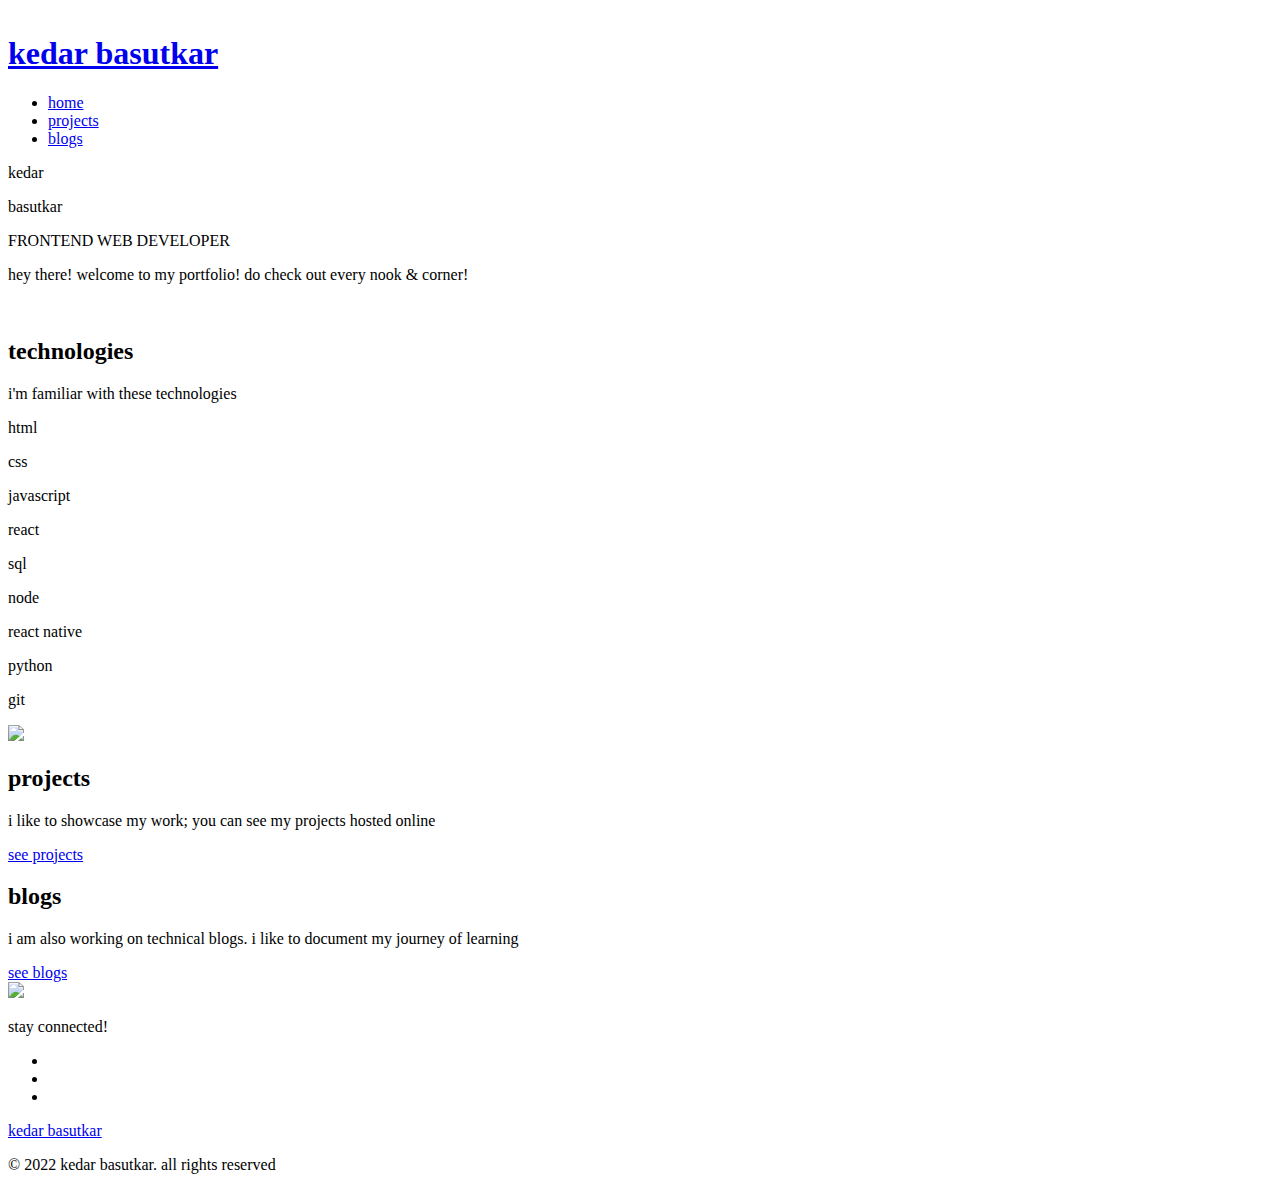
==== commit 9e557825: "Update index.html" ====
--- a/index.html
+++ b/index.html
@@ -2,288 +2,233 @@
 <html lang="en">
   <head>
     <meta charset="UTF-8" />
+    <meta name="google-site-verification" content="FG-HfZXTl9F9Y8Kx645plPfcP0Ol5mXYjwlSVR45MqI" />
     <meta http-equiv="X-UA-Compatible" content="IE=edge" />
     <meta name="viewport" content="width=device-width, initial-scale=1.0" />
-    <link rel="stylesheet" href="css/style.css" />
+    <link href="styles.css" rel="stylesheet" />
     <link
-      rel="stylesheet"
-      href="https://cdnjs.cloudflare.com/ajax/libs/font-awesome/6.2.0/css/all.min.css"
-      integrity="sha512-xh6O/CkQoPOWDdYTDqeRdPCVd1SpvCA9XXcUnZS2FmJNp1coAFzvtCN9BmamE+4aHK8yyUHUSCcJHgXloTyT2A=="
-      crossorigin="anonymous"
-      referrerpolicy="no-referrer"
+      rel="apple-touch-icon"
+      sizes="180x180"
+      href="./assets/favicon/apple-touch-icon.png"
     />
-
-    <link rel="preconnect" href="https://fonts.googleapis.com" />
-    <link rel="preconnect" href="https://fonts.gstatic.com" crossorigin />
     <link
-      href="https://fonts.googleapis.com/css2?family=Space+Grotesk:wght@300;400;500;600;700&display=swap"
-      rel="stylesheet"
+      rel="icon"
+      type="image/png"
+      sizes="32x32"
+      href="./assets/favicon/favicon-32x32.png"
     />
-
-    <link rel="apple-touch-icon" sizes="180x180" href="/apple-touch-icon.png" />
-    <link rel="icon" type="image/png" sizes="32x32" href="/favicon-32x32.png" />
-    <link rel="icon" type="image/png" sizes="16x16" href="/favicon-16x16.png" />
-    <link rel="manifest" href="/site.webmanifest" />
-    <title>Kedar Basutkar - Full Stack Developer</title>
+    <link
+      rel="icon"
+      type="image/png"
+      sizes="16x16"
+      href="./assets/favicon/favicon-16x16.png"
+    />
+    <link rel="manifest" href="./assets/favicon/site.webmanifest" />
+    <title>kedar's portfolio</title>
   </head>
-
   <body>
-    <div
-      class="mx-auto flex h-screen max-w-5xl flex-col p-4 transition-all dark:text-gray-200"
-    >
-      <!-- Hero Section -->
-      <div
-        class="relative w-full transform border-2 border-black bg-sky-400/50 text-center transition-all hover:shadow-3xl dark:shadow-sky-400"
-      >
-        <!-- Color Bar -->
-        <div class="mb-2 grid h-2 grid-cols-4">
-          <div class="bg-hero-red"></div>
-          <div class="bg-hero-orange"></div>
-          <div class="bg-hero-blue"></div>
-          <div class="bg-hero-gray"></div>
-        </div>
-        <!--  -->
-        <h1 class="transform text-3xl font-bold transition-all hover:scale-105">
-          <a href="https://kedarbasutkar.me/">Kedar Basutkar</a>
+    <header>
+      <table>
+        <tr>
+          <td class="color1"></td>
+          <td class="color2"></td>
+          <td class="color3"></td>
+          <td class="color4"></td>
+        </tr>
+      </table>
+      <div class="container-header">
+        <h1>
+          <a href="https://kedarbasutkar.me/">kedar basutkar</a>
         </h1>
-        <h3 class="mb-2 text-xl">Full Stack Developer</h3>
-        <i
-          class="fa-regular fa-sun absolute right-4 bottom-1/3 cursor-pointer text-xl hover:animate-wiggle md:right-8 md:text-2xl"
-          id="dark-mode-btn"
-        ></i>
-      </div>
-      <!--  -->
-
-      <!-- Grid Container -->
-      <div class="mt-4 grid flex-1 grid-cols-2 gap-4 pb-4 md:grid-cols-4">
-        <!-- About Card -->
-        <div class="card bg-purple-400/50 dark:shadow-purple-400">
-          <h2 class="mb-2">ℹ️ About</h2>
-          <p>
-            Hey! I'm Kedar, a full stack developer from India. I am an equal
-            parts artist, engineer, and builder. My job is to get people from
-            point A to B in the clearest route possible.
-          </p>
-        </div>
-        <!--  -->
-
-        <!-- Photo Card -->
-        <div>
-          <img
-            src="./assets/photo.JPG"
-            alt="display picture"
-            class="h-full transform border-2 border-black object-cover transition-all duration-200 ease-in-out hover:scale-95 hover:shadow-3xl"
-          />
-        </div>
-        <!--  -->
-
-        <!-- My Work Card -->
-        <div
-          class="card bg-emerald-400/50 dark:shadow-emerald-400 md:row-span-2"
-        >
-          <div class="group mb-2 flex items-center justify-between">
-            <h2 class="transition-all group-hover:scale-110">
-              <a href="https://projects.kedarbasutkar.me/">🛠️ My Work</a>
-            </h2>
-            <a href="https://projects.kedarbasutkar.me/">
-              <i
-                class="fa-solid fa-arrow-up-right-from-square transform cursor-pointer p-2 transition-all group-hover:-translate-x-2 group-hover:scale-110"
-              ></i>
-            </a>
-          </div>
-          <p class="md:hidden">
-            Check out my apps that are fun and utilitarian.
-          </p>
-          <ul class="hidden space-y-2 text-lg md:block">
-            <li>
-              <a href="https://get-interview-ready.vercel.app/" target="_blank"
-                >Get Interview Ready</a
-              >
+        <nav class="navbar">
+          <ul class="nav-list">
+            <li class="nav-li">
+              <a class="nav-link current-page" href="https://kedarbasutkar.me/">home</a>
             </li>
-            <!-- <li>Shark Encrypt</li> -->
-            <li>
-              <a href="https://devcase.vercel.app/" target="_blank">devCase</a>
+            <li class="nav-li">
+              <a class="nav-link" href="https://projects.kedarbasutkar.me/">projects</a>
             </li>
-            <li>
-              <a href="https://ev-trip-planner.vercel.app/" target="_blank"
-                >EV Trip Planner</a
-              >
-            </li>
-
-            <li>
+            <li class="nav-li">
               <a
-                href="https://play.google.com/store/apps/details?id=com.kedaroo.pave"
+                class="nav-link"
+                href="https://blog.kedarbasutkar.me/"
                 target="_blank"
-                >PAViC</a
-              >
-            </li>
-            <li>
-              <a
-                href="https://project-management-app-psi.vercel.app/"
-                target="_blank"
-                >Dojo Planner</a
-              >
-            </li>
-            <li>
-              <a
-                href="https://kedar-finance-tracker.netlify.app/"
-                target="_blank"
-                >Finance Tracker</a
+                >blogs</a
               >
             </li>
           </ul>
-        </div>
-        <!--  -->
-
-        <!-- Experience Card -->
-        <div class="card flex flex-col bg-amber-400/50 dark:shadow-amber-400">
-          <h2 class="mb-2">👔 Experience</h2>
-          <div class="mb-2">
-            <h4 class="font-semibold">Stealth Startup 🤫</h4>
-            <h5 class="text-md">SWE Intern</h5>
-            <p class="text-sm">Nov 2022 - Present</p>
-          </div>
-
+        </nav>
+      </div>
+    </header>
+
+    <main>
+      <div class="container">
+        <div class="main-info">
           <div>
-            <h4 class="transform font-semibold transition-all hover:scale-105">
+            <p class="name first-name">kedar</p>
+            <p class="name last-name">basutkar</p>
+            <p class="role">FRONTEND WEB DEVELOPER</p>
+            <p class="message">
+              hey there! welcome to my portfolio! do check out every nook &
+              corner!
+            </p>
+          </div>
+        </div>
+        <img src="./assets/hero.svg" alt="" class="img-hero" />
+      </div>
+
+      <section class="section-tech">
+        <div class="container-tech">
+          <div class="tech-info">
+            <div>
+              <div class="logo logo-tech">
+                <i class="fa-solid fa-code"></i>
+              </div>
+              <h2>technologies</h2>
+              <p>i'm familiar with these technologies</p>
+            </div>
+          </div>
+          <div class="tech-logos">
+            <div class="grid-item">
+              <i class="fa-brands fa-html5 tech-icon red"></i>
+              <p>html</p>
+            </div>
+            <div class="grid-item">
+              <i class="fa-brands fa-css3-alt tech-icon orange"></i>
+              <p>css</p>
+            </div>
+            <div class="grid-item">
+              <i class="fa-brands fa-js tech-icon yellow"></i>
+              <p>javascript</p>
+            </div>
+            <div class="grid-item">
+              <i class="fa-brands fa-react tech-icon green"></i>
+              <p>react</p>
+            </div>
+            <div class="grid-item">
+              <i class="fa-solid fa-database tech-icon indigo"></i>
+              <p>sql</p>
+            </div>
+            <div class="grid-item">
+              <i class="fa-brands fa-node tech-icon pink"></i>
+              <p>node</p>
+            </div>
+            <div class="grid-item">
+              <i class="fa-brands fa-react tech-icon blue"></i>
+              <p>react native</p>
+            </div>
+            <div class="grid-item">
+              <i class="fa-brands fa-python tech-icon cyan"></i>
+              <p>python</p>
+            </div>
+
+            <div class="grid-item">
+              <i class="fa-brands fa-git-alt tech-icon rose"></i>
+              <p>git</p>
+            </div>
+          </div>
+        </div>
+      </section>
+
+      <section class="section-projects">
+        <div class="container-projects">
+          <div>
+            <img src="./assets/hero-projects.svg" class="projects-hero" />
+          </div>
+          <div class="projects-info">
+            <div>
+              <div class="logo logo-projects">
+                <i class="fa-solid fa-screwdriver-wrench logo-projects"></i>
+              </div>
+              <h2>projects</h2>
+              <p>
+                i like to showcase my work; you can see my projects hosted
+                online
+              </p>
+              <a href="https://projects.kedarbasutkar.me/" class="link-primary">see projects</a>
+            </div>
+          </div>
+        </div>
+      </section>
+
+      <section class="section-projects">
+        <div class="container-projects">
+          <div class="projects-info">
+            <div>
+              <div class="logo logo-blogs">
+                <i class="fa-solid fa-pen-fancy logo-blogs"></i>
+              </div>
+              <h2>blogs</h2>
+              <p>
+                i am also working on technical blogs. i like to document my
+                journey of learning
+              </p>
               <a
-                href="https://blog.kedarbasutkar.me/my-first-internship-experience-at-eaton"
+                href="https://blog.kedarbasutkar.me/"
                 target="_blank"
-                class="underline"
-                >Eaton Aerospace
-              </a>
-            </h4>
-            <h5 class="text-md">Intern</h5>
-            <p class="text-sm">Jun 2022 - Aug 2022</p>
-          </div>
-        </div>
-        <!--  -->
-
-        <!-- Achievements Card -->
-        <div
-          class="card relative col-span-2 bg-cyan-400/50 dark:shadow-cyan-400 md:col-span-1"
-        >
-          <div class="mb-2 flex items-center justify-between">
-            <h2 class="">🏆 Achievements</h2>
-          </div>
-          <div class="flex flex-col space-y-2">
-            <div class="div">
-              <h4
-                class="transform font-semibold transition-all hover:scale-105"
+                class="link-primary"
+                >see blogs</a
               >
-                <a
-                  href="https://crossknothacks.devfolio.co/overview"
-                  target="_blank"
-                  >🏅CrossKnotHacks
-                </a>
-              </h4>
-              <h5 class="text-md">Top 8th Winning Team</h5>
-            </div>
-
-            <div class="">
-              <h4
-                class="transform font-semibold transition-all hover:scale-105"
-              >
-                <a href="https://srijan.org.in/index" target="_blank"
-                  >🥇DIPEX
-                </a>
-              </h4>
-              <h5 class="text-md">Best Project - Winner</h5>
-            </div>
-          </div>
-        </div>
-        <!--  -->
-
-        <!-- Skills Card -->
-        <div
-          class="card relative col-span-2 bg-indigo-400/50 dark:shadow-indigo-400 md:col-span-1"
-        >
-          <div class="mb-2 flex items-center justify-between">
-            <h2 class="">🤹‍♂️ Skills</h2>
-          </div>
-          <div class="flex flex-wrap gap-1.5">
-            <div class="skill-pill">React</div>
-            <div class="skill-pill">JavaScript</div>
-            <div class="skill-pill">Node</div>
-            <div class="skill-pill">Express</div>
-            <div class="skill-pill">React Native</div>
-            <div class="skill-pill">Python</div>
-            <div class="skill-pill">Git & GitHub</div>
-            <div class="skill-pill">SQL</div>
-            <div class="skill-pill">Tailwind</div>
-            <div class="skill-pill">MongoDB</div>
-            <div class="skill-pill">Firebase</div>
-          </div>
-        </div>
-        <!--  -->
-
-        <!-- My Blog Card -->
-        <div class="card bg-stone-400/50 dark:shadow-stone-400">
-          <div class="group mb-2 flex items-center justify-between">
-            <h2 class="transition-all group-hover:scale-110">
-              <a href="https://blog.kedarbasutkar.me/">✍️ My Blog</a>
-            </h2>
-            <a href="https://blog.kedarbasutkar.me/" target="_blank">
-              <i
-                class="fa-solid fa-arrow-up-right-from-square transform cursor-pointer p-2 transition-all group-hover:-translate-x-2 group-hover:scale-110"
-              ></i>
+            </div>
+          </div>
+          <div>
+            <img src="./assets/hero-blogs.svg" class="projects-hero" />
+          </div>
+        </div>
+      </section>
+    </main>
+
+    <footer>
+      <div class="container-footer">
+        <p class="text-center">stay connected!</p>
+        <ul class="socials-list">
+          <li class="socials-list-item">
+            <a href="https://twitter.com/KedarBasutkar" target="_blank">
+              <i class="fa-brands fa-twitter social-icon"></i>
             </a>
-          </div>
-          <p>
-            Catch up with my latest posts, where I write about my projects and
-            other technical topics!
+          </li>
+          <li class="socials-list-item">
+            <a href="https://github.com/kedaroo" target="_blank">
+              <i class="fa-brands fa-github social-icon"></i>
+            </a>
+          </li>
+          <li class="socials-list-item">
+            <a
+              href="https://www.linkedin.com/in/kedar-basutkar/"
+              target="_blank"
+            >
+              <i class="fa-brands fa-linkedin-in social-icon"></i>
+            </a>
+          </li>
+        </ul>
+        <div class="footer-list">
+          <p class="footer-name">
+            <a href="index.html">kedar basutkar</a>
           </p>
-        </div>
-        <!--  -->
-
-        <!-- Say Hello Card -->
-        <div
-          class="flex flex-col border-2 border-black bg-rose-400/50 md:col-span-4 md:max-h-32"
-        >
-          <div class="mt-3 ml-3 flex flex-1 flex-col justify-between">
-            <div class="mb-2 flex items-center space-x-2 md:justify-center">
-              <h2>Say Hello</h2>
-              <div class="animate-wiggle text-xl">👋</div>
-            </div>
-
-            <!-- Social Icons -->
-            <div
-              class="mr-3 mb-2 flex justify-end space-x-3 md:justify-center md:space-x-16"
-            >
-              <a href="https://twitter.com/KedarBasutkar" target="_blank">
-                <i
-                  class="fa-brands fa-twitter social-link hover:bg-black hover:text-twitter-blue"
-                ></i>
-              </a>
-              <a href="https://github.com/kedaroo" target="_blank">
-                <i
-                  class="fa-brands fa-github social-link hover:bg-black hover:text-white"
-                ></i>
-              </a>
-              <a
-                href="https://www.linkedin.com/in/kedar-basutkar/"
-                target="_blank"
-              >
-                <i
-                  class="fa-brands fa-linkedin social-link hover:bg-black hover:text-linkedin-blue"
-                ></i>
-              </a>
-            </div>
-          </div>
-          <!-- Color Bar -->
-          <div class="hidden h-2 grid-cols-4 md:grid">
-            <div class="bg-hero-red"></div>
-            <div class="bg-hero-orange"></div>
-            <div class="bg-hero-blue"></div>
-            <div class="bg-hero-gray"></div>
-          </div>
-          <!--  -->
-          <!--  -->
-        </div>
-        <!--  -->
+          <!-- <ul class="footer-nav-list">
+                    <li class="footer-list-item">
+                        <a href="#" class="footer-nav-link">home</a>
+                    </li>
+                    <li class="footer-list-item">
+                        <a href="#" class="footer-nav-link">projects</a>
+                    </li>
+                    <li class="footer-list-item">
+                        <a href="#" class="footer-nav-link">blogs</a>
+                    </li>
+                </ul> -->
+          <p class="copyright-text">
+            © 2022 kedar basutkar. all rights reserved
+          </p>
+        </div>
+        <table>
+          <tr>
+            <td class="color1"></td>
+            <td class="color2"></td>
+            <td class="color3"></td>
+            <td class="color4"></td>
+          </tr>
+        </table>
       </div>
-      <!--  -->
-    </div>
-    <script src="./script.js"></script>
+    </footer>
   </body>
 </html>
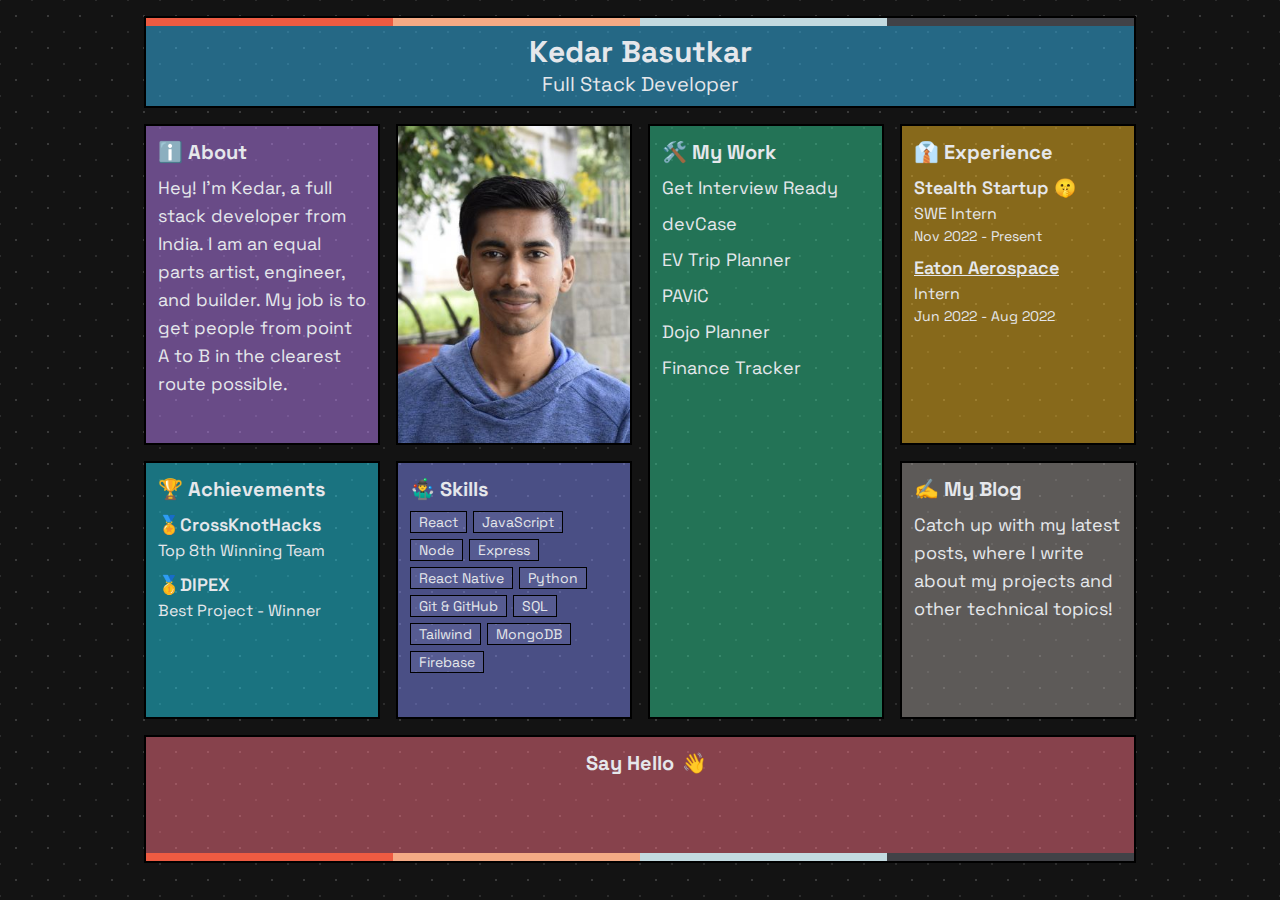
==== commit 6db1fe9d: "Update index.html" ====
--- a/index.html
+++ b/index.html
@@ -1,234 +1,230 @@
 <!DOCTYPE html>
 <html lang="en">
-  <head>
-    <meta charset="UTF-8" />
-    <meta name="google-site-verification" content="FG-HfZXTl9F9Y8Kx645plPfcP0Ol5mXYjwlSVR45MqI" />
-    <meta http-equiv="X-UA-Compatible" content="IE=edge" />
-    <meta name="viewport" content="width=device-width, initial-scale=1.0" />
-    <link href="styles.css" rel="stylesheet" />
-    <link
-      rel="apple-touch-icon"
-      sizes="180x180"
-      href="./assets/favicon/apple-touch-icon.png"
-    />
-    <link
-      rel="icon"
-      type="image/png"
-      sizes="32x32"
-      href="./assets/favicon/favicon-32x32.png"
-    />
-    <link
-      rel="icon"
-      type="image/png"
-      sizes="16x16"
-      href="./assets/favicon/favicon-16x16.png"
-    />
-    <link rel="manifest" href="./assets/favicon/site.webmanifest" />
-    <title>kedar's portfolio</title>
-  </head>
-  <body>
-    <header>
-      <table>
-        <tr>
-          <td class="color1"></td>
-          <td class="color2"></td>
-          <td class="color3"></td>
-          <td class="color4"></td>
-        </tr>
-      </table>
-      <div class="container-header">
-        <h1>
-          <a href="https://kedarbasutkar.me/">kedar basutkar</a>
-        </h1>
-        <nav class="navbar">
-          <ul class="nav-list">
-            <li class="nav-li">
-              <a class="nav-link current-page" href="https://kedarbasutkar.me/">home</a>
-            </li>
-            <li class="nav-li">
-              <a class="nav-link" href="https://projects.kedarbasutkar.me/">projects</a>
-            </li>
-            <li class="nav-li">
-              <a
-                class="nav-link"
-                href="https://blog.kedarbasutkar.me/"
-                target="_blank"
-                >blogs</a
-              >
-            </li>
-          </ul>
-        </nav>
-      </div>
-    </header>
-
-    <main>
-      <div class="container">
-        <div class="main-info">
-          <div>
-            <p class="name first-name">kedar</p>
-            <p class="name last-name">basutkar</p>
-            <p class="role">FRONTEND WEB DEVELOPER</p>
-            <p class="message">
-              hey there! welcome to my portfolio! do check out every nook &
-              corner!
-            </p>
-          </div>
-        </div>
-        <img src="./assets/hero.svg" alt="" class="img-hero" />
-      </div>
-
-      <section class="section-tech">
-        <div class="container-tech">
-          <div class="tech-info">
-            <div>
-              <div class="logo logo-tech">
-                <i class="fa-solid fa-code"></i>
-              </div>
-              <h2>technologies</h2>
-              <p>i'm familiar with these technologies</p>
-            </div>
-          </div>
-          <div class="tech-logos">
-            <div class="grid-item">
-              <i class="fa-brands fa-html5 tech-icon red"></i>
-              <p>html</p>
-            </div>
-            <div class="grid-item">
-              <i class="fa-brands fa-css3-alt tech-icon orange"></i>
-              <p>css</p>
-            </div>
-            <div class="grid-item">
-              <i class="fa-brands fa-js tech-icon yellow"></i>
-              <p>javascript</p>
-            </div>
-            <div class="grid-item">
-              <i class="fa-brands fa-react tech-icon green"></i>
-              <p>react</p>
-            </div>
-            <div class="grid-item">
-              <i class="fa-solid fa-database tech-icon indigo"></i>
-              <p>sql</p>
-            </div>
-            <div class="grid-item">
-              <i class="fa-brands fa-node tech-icon pink"></i>
-              <p>node</p>
-            </div>
-            <div class="grid-item">
-              <i class="fa-brands fa-react tech-icon blue"></i>
-              <p>react native</p>
-            </div>
-            <div class="grid-item">
-              <i class="fa-brands fa-python tech-icon cyan"></i>
-              <p>python</p>
-            </div>
-
-            <div class="grid-item">
-              <i class="fa-brands fa-git-alt tech-icon rose"></i>
-              <p>git</p>
-            </div>
-          </div>
-        </div>
-      </section>
-
-      <section class="section-projects">
-        <div class="container-projects">
-          <div>
-            <img src="./assets/hero-projects.svg" class="projects-hero" />
-          </div>
-          <div class="projects-info">
-            <div>
-              <div class="logo logo-projects">
-                <i class="fa-solid fa-screwdriver-wrench logo-projects"></i>
-              </div>
-              <h2>projects</h2>
-              <p>
-                i like to showcase my work; you can see my projects hosted
-                online
-              </p>
-              <a href="https://projects.kedarbasutkar.me/" class="link-primary">see projects</a>
-            </div>
-          </div>
-        </div>
-      </section>
-
-      <section class="section-projects">
-        <div class="container-projects">
-          <div class="projects-info">
-            <div>
-              <div class="logo logo-blogs">
-                <i class="fa-solid fa-pen-fancy logo-blogs"></i>
-              </div>
-              <h2>blogs</h2>
-              <p>
-                i am also working on technical blogs. i like to document my
-                journey of learning
-              </p>
-              <a
-                href="https://blog.kedarbasutkar.me/"
-                target="_blank"
-                class="link-primary"
-                >see blogs</a
-              >
-            </div>
-          </div>
-          <div>
-            <img src="./assets/hero-blogs.svg" class="projects-hero" />
-          </div>
-        </div>
-      </section>
-    </main>
-
-    <footer>
-      <div class="container-footer">
-        <p class="text-center">stay connected!</p>
-        <ul class="socials-list">
-          <li class="socials-list-item">
+
+<head>
+  <meta charset="UTF-8" />
+  <meta name="google-site-verification" content="FG-HfZXTl9F9Y8Kx645plPfcP0Ol5mXYjwlSVR45MqI" />
+  <meta http-equiv="X-UA-Compatible" content="IE=edge" />
+  <meta name="viewport" content="width=device-width, initial-scale=1.0" />
+  <link rel="stylesheet" href="css/style.css" />
+  <link rel="stylesheet" href="https://cdnjs.cloudflare.com/ajax/libs/font-awesome/6.2.0/css/all.min.css"
+    integrity="sha512-xh6O/CkQoPOWDdYTDqeRdPCVd1SpvCA9XXcUnZS2FmJNp1coAFzvtCN9BmamE+4aHK8yyUHUSCcJHgXloTyT2A=="
+    crossorigin="anonymous" referrerpolicy="no-referrer" />
+
+  <link rel="preconnect" href="https://fonts.googleapis.com" />
+  <link rel="preconnect" href="https://fonts.gstatic.com" crossorigin />
+  <link href="https://fonts.googleapis.com/css2?family=Space+Grotesk:wght@300;400;500;600;700&display=swap"
+    rel="stylesheet" />
+
+  <link rel="apple-touch-icon" sizes="180x180" href="/apple-touch-icon.png" />
+  <link rel="icon" type="image/png" sizes="32x32" href="/favicon-32x32.png" />
+  <link rel="icon" type="image/png" sizes="16x16" href="/favicon-16x16.png" />
+  <link rel="manifest" href="/site.webmanifest" />
+  <title>Kedar Basutkar - Full Stack Developer</title>
+</head>
+
+<body>
+  <div class="mx-auto flex h-screen max-w-5xl flex-col p-4 transition-all dark:text-gray-200">
+    <!-- Hero Section -->
+    <div
+      class="relative w-full transform border-2 border-black bg-sky-400/50 text-center transition-all hover:shadow-3xl dark:shadow-sky-400">
+      <!-- Color Bar -->
+      <div class="mb-2 grid h-2 grid-cols-4">
+        <div class="bg-hero-red"></div>
+        <div class="bg-hero-orange"></div>
+        <div class="bg-hero-blue"></div>
+        <div class="bg-hero-gray"></div>
+      </div>
+      <!--  -->
+      <h1 class="transform text-3xl font-bold transition-all hover:scale-105">
+        <a href="https://kedarbasutkar.me/">Kedar Basutkar</a>
+      </h1>
+      <h3 class="mb-2 text-xl">Full Stack Developer</h3>
+      <i class="fa-regular fa-sun absolute right-4 bottom-1/3 cursor-pointer text-xl hover:animate-wiggle md:right-8 md:text-2xl"
+        id="dark-mode-btn"></i>
+    </div>
+    <!--  -->
+
+    <!-- Grid Container -->
+    <div class="mt-4 grid flex-1 grid-cols-2 gap-4 pb-4 md:grid-cols-4">
+      <!-- About Card -->
+      <div class="card bg-purple-400/50 dark:shadow-purple-400">
+        <h2 class="mb-2">ℹ️ About</h2>
+        <p>
+          Hey! I'm Kedar, a full stack developer from India. I am an equal
+          parts artist, engineer, and builder. My job is to get people from
+          point A to B in the clearest route possible.
+        </p>
+      </div>
+      <!--  -->
+
+      <!-- Photo Card -->
+      <div>
+        <img src="./assets/photo.JPG" alt="display picture"
+          class="h-full transform border-2 border-black object-cover transition-all duration-200 ease-in-out hover:scale-95 hover:shadow-3xl" />
+      </div>
+      <!--  -->
+
+      <!-- My Work Card -->
+      <div class="card bg-emerald-400/50 dark:shadow-emerald-400 md:row-span-2">
+        <div class="group mb-2 flex items-center justify-between">
+          <h2 class="transition-all group-hover:scale-110">
+            <a href="/projects/">🛠️ My Work</a>
+          </h2>
+          <a href="/projects/">
+            <i
+              class="fa-solid fa-arrow-up-right-from-square transform cursor-pointer p-2 transition-all group-hover:-translate-x-2 group-hover:scale-110"></i>
+          </a>
+        </div>
+        <p class="md:hidden">
+          Check out my apps that are fun and utilitarian.
+        </p>
+        <ul class="hidden space-y-2 text-lg md:block">
+          <li>
+            <a href="https://get-interview-ready.vercel.app/" target="_blank">Get Interview Ready</a>
+          </li>
+          <!-- <li>Shark Encrypt</li> -->
+          <li>
+            <a href="https://devcase.vercel.app/" target="_blank">devCase</a>
+          </li>
+          <li>
+            <a href="https://ev-trip-planner.vercel.app/" target="_blank">EV Trip Planner</a>
+          </li>
+
+          <li>
+            <a href="https://play.google.com/store/apps/details?id=com.kedaroo.pave" target="_blank">PAViC</a>
+          </li>
+          <li>
+            <a href="https://project-management-app-psi.vercel.app/" target="_blank">Dojo Planner</a>
+          </li>
+          <li>
+            <a href="https://kedar-finance-tracker.netlify.app/" target="_blank">Finance Tracker</a>
+          </li>
+        </ul>
+      </div>
+      <!--  -->
+
+      <!-- Experience Card -->
+      <div class="card flex flex-col bg-amber-400/50 dark:shadow-amber-400">
+        <h2 class="mb-2">👔 Experience</h2>
+        <div class="mb-2">
+          <h4 class="font-semibold">Stealth Startup 🤫</h4>
+          <h5 class="text-md">SWE Intern</h5>
+          <p class="text-sm">Nov 2022 - Present</p>
+        </div>
+
+        <div>
+          <h4 class="transform font-semibold transition-all hover:scale-105">
+            <a href="https://blog.kedarbasutkar.me/my-first-internship-experience-at-eaton" target="_blank"
+              class="underline">Eaton Aerospace
+            </a>
+          </h4>
+          <h5 class="text-md">Intern</h5>
+          <p class="text-sm">Jun 2022 - Aug 2022</p>
+        </div>
+      </div>
+      <!--  -->
+
+      <!-- Achievements Card -->
+      <div class="card relative col-span-2 bg-cyan-400/50 dark:shadow-cyan-400 md:col-span-1">
+        <div class="mb-2 flex items-center justify-between">
+          <h2 class="">🏆 Achievements</h2>
+        </div>
+        <div class="flex flex-col space-y-2">
+          <div class="div">
+            <h4 class="transform font-semibold transition-all hover:scale-105">
+              <a href="https://crossknothacks.devfolio.co/overview" target="_blank">🏅CrossKnotHacks
+              </a>
+            </h4>
+            <h5 class="text-md">Top 8th Winning Team</h5>
+          </div>
+
+          <div class="">
+            <h4 class="transform font-semibold transition-all hover:scale-105">
+              <a href="https://srijan.org.in/index" target="_blank">🥇DIPEX
+              </a>
+            </h4>
+            <h5 class="text-md">Best Project - Winner</h5>
+          </div>
+        </div>
+      </div>
+      <!--  -->
+
+      <!-- Skills Card -->
+      <div class="card relative col-span-2 bg-indigo-400/50 dark:shadow-indigo-400 md:col-span-1">
+        <div class="mb-2 flex items-center justify-between">
+          <h2 class="">🤹‍♂️ Skills</h2>
+        </div>
+        <div class="flex flex-wrap gap-1.5">
+          <div class="skill-pill">React</div>
+          <div class="skill-pill">JavaScript</div>
+          <div class="skill-pill">Node</div>
+          <div class="skill-pill">Express</div>
+          <div class="skill-pill">React Native</div>
+          <div class="skill-pill">Python</div>
+          <div class="skill-pill">Git & GitHub</div>
+          <div class="skill-pill">SQL</div>
+          <div class="skill-pill">Tailwind</div>
+          <div class="skill-pill">MongoDB</div>
+          <div class="skill-pill">Firebase</div>
+        </div>
+      </div>
+      <!--  -->
+
+      <!-- My Blog Card -->
+      <div class="card bg-stone-400/50 dark:shadow-stone-400">
+        <div class="group mb-2 flex items-center justify-between">
+          <h2 class="transition-all group-hover:scale-110">
+            <a href="https://blog.kedarbasutkar.me/">✍️ My Blog</a>
+          </h2>
+          <a href="https://blog.kedarbasutkar.me/" target="_blank">
+            <i
+              class="fa-solid fa-arrow-up-right-from-square transform cursor-pointer p-2 transition-all group-hover:-translate-x-2 group-hover:scale-110"></i>
+          </a>
+        </div>
+        <p>
+          Catch up with my latest posts, where I write about my projects and
+          other technical topics!
+        </p>
+      </div>
+      <!--  -->
+
+      <!-- Say Hello Card -->
+      <div class="flex flex-col border-2 border-black bg-rose-400/50 md:col-span-4 md:max-h-32">
+        <div class="mt-3 ml-3 flex flex-1 flex-col justify-between">
+          <div class="mb-2 flex items-center space-x-2 md:justify-center">
+            <h2>Say Hello</h2>
+            <div class="animate-wiggle text-xl">👋</div>
+          </div>
+
+          <!-- Social Icons -->
+          <div class="mr-3 mb-2 flex justify-end space-x-3 md:justify-center md:space-x-16">
             <a href="https://twitter.com/KedarBasutkar" target="_blank">
-              <i class="fa-brands fa-twitter social-icon"></i>
-            </a>
-          </li>
-          <li class="socials-list-item">
+              <i class="fa-brands fa-twitter social-link hover:bg-black hover:text-twitter-blue"></i>
+            </a>
             <a href="https://github.com/kedaroo" target="_blank">
-              <i class="fa-brands fa-github social-icon"></i>
-            </a>
-          </li>
-          <li class="socials-list-item">
-            <a
-              href="https://www.linkedin.com/in/kedar-basutkar/"
-              target="_blank"
-            >
-              <i class="fa-brands fa-linkedin-in social-icon"></i>
-            </a>
-          </li>
-        </ul>
-        <div class="footer-list">
-          <p class="footer-name">
-            <a href="index.html">kedar basutkar</a>
-          </p>
-          <!-- <ul class="footer-nav-list">
-                    <li class="footer-list-item">
-                        <a href="#" class="footer-nav-link">home</a>
-                    </li>
-                    <li class="footer-list-item">
-                        <a href="#" class="footer-nav-link">projects</a>
-                    </li>
-                    <li class="footer-list-item">
-                        <a href="#" class="footer-nav-link">blogs</a>
-                    </li>
-                </ul> -->
-          <p class="copyright-text">
-            © 2022 kedar basutkar. all rights reserved
-          </p>
-        </div>
-        <table>
-          <tr>
-            <td class="color1"></td>
-            <td class="color2"></td>
-            <td class="color3"></td>
-            <td class="color4"></td>
-          </tr>
-        </table>
-      </div>
-    </footer>
-  </body>
+              <i class="fa-brands fa-github social-link hover:bg-black hover:text-white"></i>
+            </a>
+            <a href="https://www.linkedin.com/in/kedar-basutkar/" target="_blank">
+              <i class="fa-brands fa-linkedin social-link hover:bg-black hover:text-linkedin-blue"></i>
+            </a>
+          </div>
+        </div>
+        <!-- Color Bar -->
+        <div class="hidden h-2 grid-cols-4 md:grid">
+          <div class="bg-hero-red"></div>
+          <div class="bg-hero-orange"></div>
+          <div class="bg-hero-blue"></div>
+          <div class="bg-hero-gray"></div>
+        </div>
+        <!--  -->
+        <!--  -->
+      </div>
+      <!--  -->
+    </div>
+    <!--  -->
+  </div>
+  <script src="./script.js"></script>
+</body>
+
 </html>
--- a/css/style.css
+++ b/css/style.css
@@ -0,0 +1,1371 @@
+/*
+! tailwindcss v3.2.1 | MIT License | https://tailwindcss.com
+*/
+
+/*
+1. Prevent padding and border from affecting element width. (https://github.com/mozdevs/cssremedy/issues/4)
+2. Allow adding a border to an element by just adding a border-width. (https://github.com/tailwindcss/tailwindcss/pull/116)
+*/
+
+*,
+::before,
+::after {
+  box-sizing: border-box;
+  /* 1 */
+  border-width: 0;
+  /* 2 */
+  border-style: solid;
+  /* 2 */
+  border-color: #e5e7eb;
+  /* 2 */
+}
+
+::before,
+::after {
+  --tw-content: '';
+}
+
+/*
+1. Use a consistent sensible line-height in all browsers.
+2. Prevent adjustments of font size after orientation changes in iOS.
+3. Use a more readable tab size.
+4. Use the user's configured `sans` font-family by default.
+*/
+
+html {
+  line-height: 1.5;
+  /* 1 */
+  -webkit-text-size-adjust: 100%;
+  /* 2 */
+  -moz-tab-size: 4;
+  /* 3 */
+  -o-tab-size: 4;
+     tab-size: 4;
+  /* 3 */
+  font-family: Space Grotesk, sans-serif;
+  /* 4 */
+}
+
+/*
+1. Remove the margin in all browsers.
+2. Inherit line-height from `html` so users can set them as a class directly on the `html` element.
+*/
+
+body {
+  margin: 0;
+  /* 1 */
+  line-height: inherit;
+  /* 2 */
+}
+
+/*
+1. Add the correct height in Firefox.
+2. Correct the inheritance of border color in Firefox. (https://bugzilla.mozilla.org/show_bug.cgi?id=190655)
+3. Ensure horizontal rules are visible by default.
+*/
+
+hr {
+  height: 0;
+  /* 1 */
+  color: inherit;
+  /* 2 */
+  border-top-width: 1px;
+  /* 3 */
+}
+
+/*
+Add the correct text decoration in Chrome, Edge, and Safari.
+*/
+
+abbr:where([title]) {
+  -webkit-text-decoration: underline dotted;
+          text-decoration: underline dotted;
+}
+
+/*
+Remove the default font size and weight for headings.
+*/
+
+h1,
+h2,
+h3,
+h4,
+h5,
+h6 {
+  font-size: inherit;
+  font-weight: inherit;
+}
+
+/*
+Reset links to optimize for opt-in styling instead of opt-out.
+*/
+
+a {
+  color: inherit;
+  text-decoration: inherit;
+}
+
+/*
+Add the correct font weight in Edge and Safari.
+*/
+
+b,
+strong {
+  font-weight: bolder;
+}
+
+/*
+1. Use the user's configured `mono` font family by default.
+2. Correct the odd `em` font sizing in all browsers.
+*/
+
+code,
+kbd,
+samp,
+pre {
+  font-family: ui-monospace, SFMono-Regular, Menlo, Monaco, Consolas, "Liberation Mono", "Courier New", monospace;
+  /* 1 */
+  font-size: 1em;
+  /* 2 */
+}
+
+/*
+Add the correct font size in all browsers.
+*/
+
+small {
+  font-size: 80%;
+}
+
+/*
+Prevent `sub` and `sup` elements from affecting the line height in all browsers.
+*/
+
+sub,
+sup {
+  font-size: 75%;
+  line-height: 0;
+  position: relative;
+  vertical-align: baseline;
+}
+
+sub {
+  bottom: -0.25em;
+}
+
+sup {
+  top: -0.5em;
+}
+
+/*
+1. Remove text indentation from table contents in Chrome and Safari. (https://bugs.chromium.org/p/chromium/issues/detail?id=999088, https://bugs.webkit.org/show_bug.cgi?id=201297)
+2. Correct table border color inheritance in all Chrome and Safari. (https://bugs.chromium.org/p/chromium/issues/detail?id=935729, https://bugs.webkit.org/show_bug.cgi?id=195016)
+3. Remove gaps between table borders by default.
+*/
+
+table {
+  text-indent: 0;
+  /* 1 */
+  border-color: inherit;
+  /* 2 */
+  border-collapse: collapse;
+  /* 3 */
+}
+
+/*
+1. Change the font styles in all browsers.
+2. Remove the margin in Firefox and Safari.
+3. Remove default padding in all browsers.
+*/
+
+button,
+input,
+optgroup,
+select,
+textarea {
+  font-family: inherit;
+  /* 1 */
+  font-size: 100%;
+  /* 1 */
+  font-weight: inherit;
+  /* 1 */
+  line-height: inherit;
+  /* 1 */
+  color: inherit;
+  /* 1 */
+  margin: 0;
+  /* 2 */
+  padding: 0;
+  /* 3 */
+}
+
+/*
+Remove the inheritance of text transform in Edge and Firefox.
+*/
+
+button,
+select {
+  text-transform: none;
+}
+
+/*
+1. Correct the inability to style clickable types in iOS and Safari.
+2. Remove default button styles.
+*/
+
+button,
+[type='button'],
+[type='reset'],
+[type='submit'] {
+  -webkit-appearance: button;
+  /* 1 */
+  background-color: transparent;
+  /* 2 */
+  background-image: none;
+  /* 2 */
+}
+
+/*
+Use the modern Firefox focus style for all focusable elements.
+*/
+
+:-moz-focusring {
+  outline: auto;
+}
+
+/*
+Remove the additional `:invalid` styles in Firefox. (https://github.com/mozilla/gecko-dev/blob/2f9eacd9d3d995c937b4251a5557d95d494c9be1/layout/style/res/forms.css#L728-L737)
+*/
+
+:-moz-ui-invalid {
+  box-shadow: none;
+}
+
+/*
+Add the correct vertical alignment in Chrome and Firefox.
+*/
+
+progress {
+  vertical-align: baseline;
+}
+
+/*
+Correct the cursor style of increment and decrement buttons in Safari.
+*/
+
+::-webkit-inner-spin-button,
+::-webkit-outer-spin-button {
+  height: auto;
+}
+
+/*
+1. Correct the odd appearance in Chrome and Safari.
+2. Correct the outline style in Safari.
+*/
+
+[type='search'] {
+  -webkit-appearance: textfield;
+  /* 1 */
+  outline-offset: -2px;
+  /* 2 */
+}
+
+/*
+Remove the inner padding in Chrome and Safari on macOS.
+*/
+
+::-webkit-search-decoration {
+  -webkit-appearance: none;
+}
+
+/*
+1. Correct the inability to style clickable types in iOS and Safari.
+2. Change font properties to `inherit` in Safari.
+*/
+
+::-webkit-file-upload-button {
+  -webkit-appearance: button;
+  /* 1 */
+  font: inherit;
+  /* 2 */
+}
+
+/*
+Add the correct display in Chrome and Safari.
+*/
+
+summary {
+  display: list-item;
+}
+
+/*
+Removes the default spacing and border for appropriate elements.
+*/
+
+blockquote,
+dl,
+dd,
+h1,
+h2,
+h3,
+h4,
+h5,
+h6,
+hr,
+figure,
+p,
+pre {
+  margin: 0;
+}
+
+fieldset {
+  margin: 0;
+  padding: 0;
+}
+
+legend {
+  padding: 0;
+}
+
+ol,
+ul,
+menu {
+  list-style: none;
+  margin: 0;
+  padding: 0;
+}
+
+/*
+Prevent resizing textareas horizontally by default.
+*/
+
+textarea {
+  resize: vertical;
+}
+
+/*
+1. Reset the default placeholder opacity in Firefox. (https://github.com/tailwindlabs/tailwindcss/issues/3300)
+2. Set the default placeholder color to the user's configured gray 400 color.
+*/
+
+input::-moz-placeholder, textarea::-moz-placeholder {
+  opacity: 1;
+  /* 1 */
+  color: #9ca3af;
+  /* 2 */
+}
+
+input::placeholder,
+textarea::placeholder {
+  opacity: 1;
+  /* 1 */
+  color: #9ca3af;
+  /* 2 */
+}
+
+/*
+Set the default cursor for buttons.
+*/
+
+button,
+[role="button"] {
+  cursor: pointer;
+}
+
+/*
+Make sure disabled buttons don't get the pointer cursor.
+*/
+
+:disabled {
+  cursor: default;
+}
+
+/*
+1. Make replaced elements `display: block` by default. (https://github.com/mozdevs/cssremedy/issues/14)
+2. Add `vertical-align: middle` to align replaced elements more sensibly by default. (https://github.com/jensimmons/cssremedy/issues/14#issuecomment-634934210)
+   This can trigger a poorly considered lint error in some tools but is included by design.
+*/
+
+img,
+svg,
+video,
+canvas,
+audio,
+iframe,
+embed,
+object {
+  display: block;
+  /* 1 */
+  vertical-align: middle;
+  /* 2 */
+}
+
+/*
+Constrain images and videos to the parent width and preserve their intrinsic aspect ratio. (https://github.com/mozdevs/cssremedy/issues/14)
+*/
+
+img,
+video {
+  max-width: 100%;
+  height: auto;
+}
+
+/* Make elements with the HTML hidden attribute stay hidden by default */
+
+[hidden] {
+  display: none;
+}
+
+h2 {
+  font-size: 1.125rem;
+  line-height: 1.75rem;
+  font-weight: 700;
+}
+
+@media (min-width: 768px) {
+  h2 {
+    font-size: 1.25rem;
+    line-height: 1.75rem;
+  }
+
+  h4 {
+    font-size: 1.125rem;
+    line-height: 1.75rem;
+  }
+}
+
+li {
+  cursor: pointer;
+  transition-property: all;
+  transition-timing-function: cubic-bezier(0.4, 0, 0.2, 1);
+  transition-duration: 150ms;
+}
+
+li:hover {
+  margin-left: 1rem;
+  --tw-text-opacity: 1;
+  color: rgb(255 255 255 / var(--tw-text-opacity));
+}
+
+@media (min-width: 768px) {
+  li {
+    font-size: 1.125rem;
+    line-height: 1.75rem;
+  }
+
+  p {
+    font-size: 1.125rem;
+    line-height: 1.75rem;
+  }
+}
+
+*, ::before, ::after {
+  --tw-border-spacing-x: 0;
+  --tw-border-spacing-y: 0;
+  --tw-translate-x: 0;
+  --tw-translate-y: 0;
+  --tw-rotate: 0;
+  --tw-skew-x: 0;
+  --tw-skew-y: 0;
+  --tw-scale-x: 1;
+  --tw-scale-y: 1;
+  --tw-pan-x:  ;
+  --tw-pan-y:  ;
+  --tw-pinch-zoom:  ;
+  --tw-scroll-snap-strictness: proximity;
+  --tw-ordinal:  ;
+  --tw-slashed-zero:  ;
+  --tw-numeric-figure:  ;
+  --tw-numeric-spacing:  ;
+  --tw-numeric-fraction:  ;
+  --tw-ring-inset:  ;
+  --tw-ring-offset-width: 0px;
+  --tw-ring-offset-color: #fff;
+  --tw-ring-color: rgb(59 130 246 / 0.5);
+  --tw-ring-offset-shadow: 0 0 #0000;
+  --tw-ring-shadow: 0 0 #0000;
+  --tw-shadow: 0 0 #0000;
+  --tw-shadow-colored: 0 0 #0000;
+  --tw-blur:  ;
+  --tw-brightness:  ;
+  --tw-contrast:  ;
+  --tw-grayscale:  ;
+  --tw-hue-rotate:  ;
+  --tw-invert:  ;
+  --tw-saturate:  ;
+  --tw-sepia:  ;
+  --tw-drop-shadow:  ;
+  --tw-backdrop-blur:  ;
+  --tw-backdrop-brightness:  ;
+  --tw-backdrop-contrast:  ;
+  --tw-backdrop-grayscale:  ;
+  --tw-backdrop-hue-rotate:  ;
+  --tw-backdrop-invert:  ;
+  --tw-backdrop-opacity:  ;
+  --tw-backdrop-saturate:  ;
+  --tw-backdrop-sepia:  ;
+}
+
+::-webkit-backdrop {
+  --tw-border-spacing-x: 0;
+  --tw-border-spacing-y: 0;
+  --tw-translate-x: 0;
+  --tw-translate-y: 0;
+  --tw-rotate: 0;
+  --tw-skew-x: 0;
+  --tw-skew-y: 0;
+  --tw-scale-x: 1;
+  --tw-scale-y: 1;
+  --tw-pan-x:  ;
+  --tw-pan-y:  ;
+  --tw-pinch-zoom:  ;
+  --tw-scroll-snap-strictness: proximity;
+  --tw-ordinal:  ;
+  --tw-slashed-zero:  ;
+  --tw-numeric-figure:  ;
+  --tw-numeric-spacing:  ;
+  --tw-numeric-fraction:  ;
+  --tw-ring-inset:  ;
+  --tw-ring-offset-width: 0px;
+  --tw-ring-offset-color: #fff;
+  --tw-ring-color: rgb(59 130 246 / 0.5);
+  --tw-ring-offset-shadow: 0 0 #0000;
+  --tw-ring-shadow: 0 0 #0000;
+  --tw-shadow: 0 0 #0000;
+  --tw-shadow-colored: 0 0 #0000;
+  --tw-blur:  ;
+  --tw-brightness:  ;
+  --tw-contrast:  ;
+  --tw-grayscale:  ;
+  --tw-hue-rotate:  ;
+  --tw-invert:  ;
+  --tw-saturate:  ;
+  --tw-sepia:  ;
+  --tw-drop-shadow:  ;
+  --tw-backdrop-blur:  ;
+  --tw-backdrop-brightness:  ;
+  --tw-backdrop-contrast:  ;
+  --tw-backdrop-grayscale:  ;
+  --tw-backdrop-hue-rotate:  ;
+  --tw-backdrop-invert:  ;
+  --tw-backdrop-opacity:  ;
+  --tw-backdrop-saturate:  ;
+  --tw-backdrop-sepia:  ;
+}
+
+::backdrop {
+  --tw-border-spacing-x: 0;
+  --tw-border-spacing-y: 0;
+  --tw-translate-x: 0;
+  --tw-translate-y: 0;
+  --tw-rotate: 0;
+  --tw-skew-x: 0;
+  --tw-skew-y: 0;
+  --tw-scale-x: 1;
+  --tw-scale-y: 1;
+  --tw-pan-x:  ;
+  --tw-pan-y:  ;
+  --tw-pinch-zoom:  ;
+  --tw-scroll-snap-strictness: proximity;
+  --tw-ordinal:  ;
+  --tw-slashed-zero:  ;
+  --tw-numeric-figure:  ;
+  --tw-numeric-spacing:  ;
+  --tw-numeric-fraction:  ;
+  --tw-ring-inset:  ;
+  --tw-ring-offset-width: 0px;
+  --tw-ring-offset-color: #fff;
+  --tw-ring-color: rgb(59 130 246 / 0.5);
+  --tw-ring-offset-shadow: 0 0 #0000;
+  --tw-ring-shadow: 0 0 #0000;
+  --tw-shadow: 0 0 #0000;
+  --tw-shadow-colored: 0 0 #0000;
+  --tw-blur:  ;
+  --tw-brightness:  ;
+  --tw-contrast:  ;
+  --tw-grayscale:  ;
+  --tw-hue-rotate:  ;
+  --tw-invert:  ;
+  --tw-saturate:  ;
+  --tw-sepia:  ;
+  --tw-drop-shadow:  ;
+  --tw-backdrop-blur:  ;
+  --tw-backdrop-brightness:  ;
+  --tw-backdrop-contrast:  ;
+  --tw-backdrop-grayscale:  ;
+  --tw-backdrop-hue-rotate:  ;
+  --tw-backdrop-invert:  ;
+  --tw-backdrop-opacity:  ;
+  --tw-backdrop-saturate:  ;
+  --tw-backdrop-sepia:  ;
+}
+
+.card {
+  transform: translate(var(--tw-translate-x), var(--tw-translate-y)) rotate(var(--tw-rotate)) skewX(var(--tw-skew-x)) skewY(var(--tw-skew-y)) scaleX(var(--tw-scale-x)) scaleY(var(--tw-scale-y));
+  border-width: 2px;
+  --tw-border-opacity: 1;
+  border-color: rgb(0 0 0 / var(--tw-border-opacity));
+  --tw-bg-opacity: 0.6;
+  padding: 0.75rem;
+  transition-property: all;
+  transition-duration: 200ms;
+  transition-timing-function: cubic-bezier(0.4, 0, 0.2, 1);
+}
+
+.card:hover {
+  --tw-scale-x: .95;
+  --tw-scale-y: .95;
+  transform: translate(var(--tw-translate-x), var(--tw-translate-y)) rotate(var(--tw-rotate)) skewX(var(--tw-skew-x)) skewY(var(--tw-skew-y)) scaleX(var(--tw-scale-x)) scaleY(var(--tw-scale-y));
+  --tw-shadow: 8px 8px rgba(0, 0, 0);
+  --tw-shadow-colored: 8px 8px var(--tw-shadow-color);
+  box-shadow: var(--tw-ring-offset-shadow, 0 0 #0000), var(--tw-ring-shadow, 0 0 #0000), var(--tw-shadow);
+}
+
+.social-link {
+  transform: translate(var(--tw-translate-x), var(--tw-translate-y)) rotate(var(--tw-rotate)) skewX(var(--tw-skew-x)) skewY(var(--tw-skew-y)) scaleX(var(--tw-scale-x)) scaleY(var(--tw-scale-y));
+  padding: 0.5rem;
+  font-size: 1.5rem;
+  line-height: 2rem;
+  transition-property: all;
+  transition-timing-function: cubic-bezier(0.4, 0, 0.2, 1);
+  transition-duration: 150ms;
+}
+
+.social-link:hover {
+  --tw-scale-x: 1.1;
+  --tw-scale-y: 1.1;
+  transform: translate(var(--tw-translate-x), var(--tw-translate-y)) rotate(var(--tw-rotate)) skewX(var(--tw-skew-x)) skewY(var(--tw-skew-y)) scaleX(var(--tw-scale-x)) scaleY(var(--tw-scale-y));
+}
+
+.skill-pill {
+  border-width: 1px;
+  --tw-border-opacity: 1;
+  border-color: rgb(0 0 0 / var(--tw-border-opacity));
+  --tw-bg-opacity: 1;
+  background-color: rgb(255 255 255 / var(--tw-bg-opacity));
+  padding-left: 0.5rem;
+  padding-right: 0.5rem;
+  font-size: 0.875rem;
+  line-height: 1.25rem;
+}
+
+.dark .skill-pill {
+  background-color: rgb(199 210 254 / 0.1);
+}
+
+.project-mockup {
+  border-radius: 0.125rem;
+  border-width: 1px;
+}
+
+.project-description {
+  --tw-text-opacity: 1;
+  color: rgb(75 85 99 / var(--tw-text-opacity));
+}
+
+.dark .project-description {
+  --tw-text-opacity: 1;
+  color: rgb(107 114 128 / var(--tw-text-opacity));
+}
+
+.tech-stack-pill {
+  border-width: 1px;
+  --tw-border-opacity: 1;
+  border-color: rgb(0 0 0 / var(--tw-border-opacity));
+  padding-left: 0.75rem;
+  padding-right: 0.75rem;
+}
+
+.primary-link {
+  transform: translate(var(--tw-translate-x), var(--tw-translate-y)) rotate(var(--tw-rotate)) skewX(var(--tw-skew-x)) skewY(var(--tw-skew-y)) scaleX(var(--tw-scale-x)) scaleY(var(--tw-scale-y));
+  border-width: 2px;
+  --tw-border-opacity: 1;
+  border-color: rgb(129 140 248 / var(--tw-border-opacity));
+  --tw-bg-opacity: 1;
+  background-color: rgb(129 140 248 / var(--tw-bg-opacity));
+  padding-left: 1rem;
+  padding-right: 1rem;
+  padding-top: 0.5rem;
+  padding-bottom: 0.5rem;
+  --tw-text-opacity: 1;
+  color: rgb(255 255 255 / var(--tw-text-opacity));
+  transition-property: all;
+  transition-timing-function: cubic-bezier(0.4, 0, 0.2, 1);
+  transition-duration: 150ms;
+}
+
+.primary-link:hover {
+  --tw-scale-x: 1.05;
+  --tw-scale-y: 1.05;
+  transform: translate(var(--tw-translate-x), var(--tw-translate-y)) rotate(var(--tw-rotate)) skewX(var(--tw-skew-x)) skewY(var(--tw-skew-y)) scaleX(var(--tw-scale-x)) scaleY(var(--tw-scale-y));
+  --tw-shadow: 8px 8px rgba(0, 0, 0);
+  --tw-shadow-colored: 8px 8px var(--tw-shadow-color);
+  box-shadow: var(--tw-ring-offset-shadow, 0 0 #0000), var(--tw-ring-shadow, 0 0 #0000), var(--tw-shadow);
+}
+
+.secondary-link {
+  transform: translate(var(--tw-translate-x), var(--tw-translate-y)) rotate(var(--tw-rotate)) skewX(var(--tw-skew-x)) skewY(var(--tw-skew-y)) scaleX(var(--tw-scale-x)) scaleY(var(--tw-scale-y));
+  border-width: 2px;
+  --tw-border-opacity: 1;
+  border-color: rgb(129 140 248 / var(--tw-border-opacity));
+  padding-left: 1rem;
+  padding-right: 1rem;
+  padding-top: 0.5rem;
+  padding-bottom: 0.5rem;
+  transition-property: all;
+  transition-timing-function: cubic-bezier(0.4, 0, 0.2, 1);
+  transition-duration: 150ms;
+}
+
+.secondary-link:hover {
+  --tw-scale-x: 1.05;
+  --tw-scale-y: 1.05;
+  transform: translate(var(--tw-translate-x), var(--tw-translate-y)) rotate(var(--tw-rotate)) skewX(var(--tw-skew-x)) skewY(var(--tw-skew-y)) scaleX(var(--tw-scale-x)) scaleY(var(--tw-scale-y));
+  --tw-shadow: 8px 8px rgba(0, 0, 0);
+  --tw-shadow-colored: 8px 8px var(--tw-shadow-color);
+  box-shadow: var(--tw-ring-offset-shadow, 0 0 #0000), var(--tw-ring-shadow, 0 0 #0000), var(--tw-shadow);
+}
+
+.project-btn-container {
+  margin-left: auto;
+  margin-right: auto;
+  margin-top: 0.75rem;
+  margin-bottom: 0.75rem;
+  margin-top: auto;
+  display: flex;
+  width: 75%;
+  flex-direction: column;
+  justify-content: center;
+}
+
+.project-btn-container > :not([hidden]) ~ :not([hidden]) {
+  --tw-space-y-reverse: 0;
+  margin-top: calc(0.75rem * calc(1 - var(--tw-space-y-reverse)));
+  margin-bottom: calc(0.75rem * var(--tw-space-y-reverse));
+}
+
+.project-btn-container {
+  padding-top: 2rem;
+  text-align: center;
+}
+
+.tech-stack-container {
+  margin-top: 0.75rem;
+  display: flex;
+  flex-wrap: wrap;
+  gap: 0.5rem;
+}
+
+.project-card-container {
+  display: flex;
+  height: 100%;
+  flex-direction: column;
+  border-width: 2px;
+  --tw-border-opacity: 1;
+  border-color: rgb(0 0 0 / var(--tw-border-opacity));
+  background-color: rgb(255 255 255 / var(--tw-bg-opacity));
+  --tw-bg-opacity: 0.5;
+  padding: 1rem;
+}
+
+.dark .project-card-container {
+  background-color: rgb(0 0 0 / var(--tw-bg-opacity));
+  --tw-bg-opacity: 1;
+}
+
+.absolute {
+  position: absolute;
+}
+
+.relative {
+  position: relative;
+}
+
+.right-4 {
+  right: 1rem;
+}
+
+.bottom-1\/3 {
+  bottom: 33.333333%;
+}
+
+.col-span-2 {
+  grid-column: span 2 / span 2;
+}
+
+.mx-auto {
+  margin-left: auto;
+  margin-right: auto;
+}
+
+.my-4 {
+  margin-top: 1rem;
+  margin-bottom: 1rem;
+}
+
+.my-3 {
+  margin-top: 0.75rem;
+  margin-bottom: 0.75rem;
+}
+
+.mb-2 {
+  margin-bottom: 0.5rem;
+}
+
+.mt-4 {
+  margin-top: 1rem;
+}
+
+.mt-3 {
+  margin-top: 0.75rem;
+}
+
+.ml-3 {
+  margin-left: 0.75rem;
+}
+
+.mr-3 {
+  margin-right: 0.75rem;
+}
+
+.flex {
+  display: flex;
+}
+
+.grid {
+  display: grid;
+}
+
+.hidden {
+  display: none;
+}
+
+.h-screen {
+  height: 100vh;
+}
+
+.h-2 {
+  height: 0.5rem;
+}
+
+.h-full {
+  height: 100%;
+}
+
+.w-full {
+  width: 100%;
+}
+
+.max-w-5xl {
+  max-width: 64rem;
+}
+
+.flex-1 {
+  flex: 1 1 0%;
+}
+
+.transform {
+  transform: translate(var(--tw-translate-x), var(--tw-translate-y)) rotate(var(--tw-rotate)) skewX(var(--tw-skew-x)) skewY(var(--tw-skew-y)) scaleX(var(--tw-scale-x)) scaleY(var(--tw-scale-y));
+}
+
+@-webkit-keyframes wiggle {
+  0%, 100% {
+    transform: rotate(-10deg);
+  }
+
+  50% {
+    transform: rotate(10deg);
+  }
+}
+
+@keyframes wiggle {
+  0%, 100% {
+    transform: rotate(-10deg);
+  }
+
+  50% {
+    transform: rotate(10deg);
+  }
+}
+
+.animate-wiggle {
+  -webkit-animation: wiggle 1s ease-in-out infinite;
+          animation: wiggle 1s ease-in-out infinite;
+}
+
+.cursor-pointer {
+  cursor: pointer;
+}
+
+.grid-cols-4 {
+  grid-template-columns: repeat(4, minmax(0, 1fr));
+}
+
+.grid-cols-2 {
+  grid-template-columns: repeat(2, minmax(0, 1fr));
+}
+
+.grid-cols-1 {
+  grid-template-columns: repeat(1, minmax(0, 1fr));
+}
+
+.flex-col {
+  flex-direction: column;
+}
+
+.flex-wrap {
+  flex-wrap: wrap;
+}
+
+.items-center {
+  align-items: center;
+}
+
+.justify-end {
+  justify-content: flex-end;
+}
+
+.justify-between {
+  justify-content: space-between;
+}
+
+.gap-4 {
+  gap: 1rem;
+}
+
+.gap-1\.5 {
+  gap: 0.375rem;
+}
+
+.gap-1 {
+  gap: 0.25rem;
+}
+
+.gap-8 {
+  gap: 2rem;
+}
+
+.space-y-2 > :not([hidden]) ~ :not([hidden]) {
+  --tw-space-y-reverse: 0;
+  margin-top: calc(0.5rem * calc(1 - var(--tw-space-y-reverse)));
+  margin-bottom: calc(0.5rem * var(--tw-space-y-reverse));
+}
+
+.space-x-2 > :not([hidden]) ~ :not([hidden]) {
+  --tw-space-x-reverse: 0;
+  margin-right: calc(0.5rem * var(--tw-space-x-reverse));
+  margin-left: calc(0.5rem * calc(1 - var(--tw-space-x-reverse)));
+}
+
+.space-x-3 > :not([hidden]) ~ :not([hidden]) {
+  --tw-space-x-reverse: 0;
+  margin-right: calc(0.75rem * var(--tw-space-x-reverse));
+  margin-left: calc(0.75rem * calc(1 - var(--tw-space-x-reverse)));
+}
+
+.rounded-xl {
+  border-radius: 0.75rem;
+}
+
+.rounded-lg {
+  border-radius: 0.5rem;
+}
+
+.rounded-full {
+  border-radius: 9999px;
+}
+
+.rounded-tl-lg {
+  border-top-left-radius: 0.5rem;
+}
+
+.rounded-tr-lg {
+  border-top-right-radius: 0.5rem;
+}
+
+.rounded-bl-lg {
+  border-bottom-left-radius: 0.5rem;
+}
+
+.rounded-br-lg {
+  border-bottom-right-radius: 0.5rem;
+}
+
+.border-2 {
+  border-width: 2px;
+}
+
+.border-black {
+  --tw-border-opacity: 1;
+  border-color: rgb(0 0 0 / var(--tw-border-opacity));
+}
+
+.bg-sky-400\/50 {
+  background-color: rgb(56 189 248 / 0.5);
+}
+
+.bg-hero-red {
+  --tw-bg-opacity: 1;
+  background-color: rgb(237 91 66 / var(--tw-bg-opacity));
+}
+
+.bg-hero-orange {
+  --tw-bg-opacity: 1;
+  background-color: rgb(244 170 133 / var(--tw-bg-opacity));
+}
+
+.bg-hero-blue {
+  --tw-bg-opacity: 1;
+  background-color: rgb(195 218 224 / var(--tw-bg-opacity));
+}
+
+.bg-hero-gray {
+  --tw-bg-opacity: 1;
+  background-color: rgb(65 66 71 / var(--tw-bg-opacity));
+}
+
+.bg-purple-400\/50 {
+  background-color: rgb(192 132 252 / 0.5);
+}
+
+.bg-emerald-400\/50 {
+  background-color: rgb(52 211 153 / 0.5);
+}
+
+.bg-amber-400\/50 {
+  background-color: rgb(251 191 36 / 0.5);
+}
+
+.bg-cyan-400\/50 {
+  background-color: rgb(34 211 238 / 0.5);
+}
+
+.bg-indigo-400\/50 {
+  background-color: rgb(129 140 248 / 0.5);
+}
+
+.bg-stone-400\/50 {
+  background-color: rgb(168 162 158 / 0.5);
+}
+
+.bg-rose-400\/50 {
+  background-color: rgb(251 113 133 / 0.5);
+}
+
+.bg-sky-300\/20 {
+  background-color: rgb(125 211 252 / 0.2);
+}
+
+.bg-rose-300\/30 {
+  background-color: rgb(253 164 175 / 0.3);
+}
+
+.object-cover {
+  -o-object-fit: cover;
+     object-fit: cover;
+}
+
+.p-4 {
+  padding: 1rem;
+}
+
+.p-2 {
+  padding: 0.5rem;
+}
+
+.pb-4 {
+  padding-bottom: 1rem;
+}
+
+.text-center {
+  text-align: center;
+}
+
+.text-3xl {
+  font-size: 1.875rem;
+  line-height: 2.25rem;
+}
+
+.text-xl {
+  font-size: 1.25rem;
+  line-height: 1.75rem;
+}
+
+.text-lg {
+  font-size: 1.125rem;
+  line-height: 1.75rem;
+}
+
+.text-sm {
+  font-size: 0.875rem;
+  line-height: 1.25rem;
+}
+
+.text-6xl {
+  font-size: 3.75rem;
+  line-height: 1;
+}
+
+.font-bold {
+  font-weight: 700;
+}
+
+.font-semibold {
+  font-weight: 600;
+}
+
+.tracking-wider {
+  letter-spacing: 0.05em;
+}
+
+.underline {
+  text-decoration-line: underline;
+}
+
+.opacity-30 {
+  opacity: 0.3;
+}
+
+.shadow-md {
+  --tw-shadow: 0 4px 6px -1px rgb(0 0 0 / 0.1), 0 2px 4px -2px rgb(0 0 0 / 0.1);
+  --tw-shadow-colored: 0 4px 6px -1px var(--tw-shadow-color), 0 2px 4px -2px var(--tw-shadow-color);
+  box-shadow: var(--tw-ring-offset-shadow, 0 0 #0000), var(--tw-ring-shadow, 0 0 #0000), var(--tw-shadow);
+}
+
+.shadow-sky-100 {
+  --tw-shadow-color: #e0f2fe;
+  --tw-shadow: var(--tw-shadow-colored);
+}
+
+.shadow-rose-100 {
+  --tw-shadow-color: #ffe4e6;
+  --tw-shadow: var(--tw-shadow-colored);
+}
+
+.transition-all {
+  transition-property: all;
+  transition-timing-function: cubic-bezier(0.4, 0, 0.2, 1);
+  transition-duration: 150ms;
+}
+
+.duration-200 {
+  transition-duration: 200ms;
+}
+
+.ease-in-out {
+  transition-timing-function: cubic-bezier(0.4, 0, 0.2, 1);
+}
+
+.dark-bg {
+  background-color: #ffffff;
+  background-image: radial-gradient(#3a3a3a 0.8px, transparent 0.8px),
+    radial-gradient(#2c2c2c 0.8px, #131313 0.8px);
+  background-size: 32px 32px;
+  background-position: 0 0, 16px 16px;
+}
+
+.light-bg {
+  background-color: #ffffff;
+  /* background-image: radial-gradient(#c3c3c3 0.8px, transparent 0.8px),
+    radial-gradient(#cccccc 0.8px, #f0f0f0 0.8px); */
+  background-size: 32px 32px;
+  background-position: 0 0, 16px 16px;
+}
+
+.hover\:scale-105:hover {
+  --tw-scale-x: 1.05;
+  --tw-scale-y: 1.05;
+  transform: translate(var(--tw-translate-x), var(--tw-translate-y)) rotate(var(--tw-rotate)) skewX(var(--tw-skew-x)) skewY(var(--tw-skew-y)) scaleX(var(--tw-scale-x)) scaleY(var(--tw-scale-y));
+}
+
+.hover\:scale-95:hover {
+  --tw-scale-x: .95;
+  --tw-scale-y: .95;
+  transform: translate(var(--tw-translate-x), var(--tw-translate-y)) rotate(var(--tw-rotate)) skewX(var(--tw-skew-x)) skewY(var(--tw-skew-y)) scaleX(var(--tw-scale-x)) scaleY(var(--tw-scale-y));
+}
+
+@keyframes wiggle {
+  0%, 100% {
+    transform: rotate(-10deg);
+  }
+
+  50% {
+    transform: rotate(10deg);
+  }
+}
+
+.hover\:animate-wiggle:hover {
+  -webkit-animation: wiggle 1s ease-in-out infinite;
+          animation: wiggle 1s ease-in-out infinite;
+}
+
+.hover\:bg-black:hover {
+  --tw-bg-opacity: 1;
+  background-color: rgb(0 0 0 / var(--tw-bg-opacity));
+}
+
+.hover\:bg-twitter-blue\/10:hover {
+  background-color: rgb(29 161 242 / 0.1);
+}
+
+.hover\:bg-github-gray\/10:hover {
+  background-color: rgb(51 51 51 / 0.1);
+}
+
+.hover\:bg-linkedin-blue\/10:hover {
+  background-color: rgb(0 119 181 / 0.1);
+}
+
+.hover\:text-twitter-blue:hover {
+  --tw-text-opacity: 1;
+  color: rgb(29 161 242 / var(--tw-text-opacity));
+}
+
+.hover\:text-white:hover {
+  --tw-text-opacity: 1;
+  color: rgb(255 255 255 / var(--tw-text-opacity));
+}
+
+.hover\:text-linkedin-blue:hover {
+  --tw-text-opacity: 1;
+  color: rgb(0 119 181 / var(--tw-text-opacity));
+}
+
+.hover\:text-github-gray:hover {
+  --tw-text-opacity: 1;
+  color: rgb(51 51 51 / var(--tw-text-opacity));
+}
+
+.hover\:shadow-3xl:hover {
+  --tw-shadow: 8px 8px rgba(0, 0, 0);
+  --tw-shadow-colored: 8px 8px var(--tw-shadow-color);
+  box-shadow: var(--tw-ring-offset-shadow, 0 0 #0000), var(--tw-ring-shadow, 0 0 #0000), var(--tw-shadow);
+}
+
+.group:hover .group-hover\:-translate-x-2 {
+  --tw-translate-x: -0.5rem;
+  transform: translate(var(--tw-translate-x), var(--tw-translate-y)) rotate(var(--tw-rotate)) skewX(var(--tw-skew-x)) skewY(var(--tw-skew-y)) scaleX(var(--tw-scale-x)) scaleY(var(--tw-scale-y));
+}
+
+.group:hover .group-hover\:scale-110 {
+  --tw-scale-x: 1.1;
+  --tw-scale-y: 1.1;
+  transform: translate(var(--tw-translate-x), var(--tw-translate-y)) rotate(var(--tw-rotate)) skewX(var(--tw-skew-x)) skewY(var(--tw-skew-y)) scaleX(var(--tw-scale-x)) scaleY(var(--tw-scale-y));
+}
+
+.dark .dark\:text-gray-200 {
+  --tw-text-opacity: 1;
+  color: rgb(229 231 235 / var(--tw-text-opacity));
+}
+
+.dark .dark\:shadow-none {
+  --tw-shadow: 0 0 #0000;
+  --tw-shadow-colored: 0 0 #0000;
+  box-shadow: var(--tw-ring-offset-shadow, 0 0 #0000), var(--tw-ring-shadow, 0 0 #0000), var(--tw-shadow);
+}
+
+.dark .dark\:shadow-sky-400 {
+  --tw-shadow-color: #38bdf8;
+  --tw-shadow: var(--tw-shadow-colored);
+}
+
+.dark .dark\:shadow-purple-400 {
+  --tw-shadow-color: #c084fc;
+  --tw-shadow: var(--tw-shadow-colored);
+}
+
+.dark .dark\:shadow-emerald-400 {
+  --tw-shadow-color: #34d399;
+  --tw-shadow: var(--tw-shadow-colored);
+}
+
+.dark .dark\:shadow-amber-400 {
+  --tw-shadow-color: #fbbf24;
+  --tw-shadow: var(--tw-shadow-colored);
+}
+
+.dark .dark\:shadow-cyan-400 {
+  --tw-shadow-color: #22d3ee;
+  --tw-shadow: var(--tw-shadow-colored);
+}
+
+.dark .dark\:shadow-indigo-400 {
+  --tw-shadow-color: #818cf8;
+  --tw-shadow: var(--tw-shadow-colored);
+}
+
+.dark .dark\:shadow-stone-400 {
+  --tw-shadow-color: #a8a29e;
+  --tw-shadow: var(--tw-shadow-colored);
+}
+
+@media (min-width: 768px) {
+  .md\:right-8 {
+    right: 2rem;
+  }
+
+  .md\:col-span-1 {
+    grid-column: span 1 / span 1;
+  }
+
+  .md\:col-span-4 {
+    grid-column: span 4 / span 4;
+  }
+
+  .md\:col-span-2 {
+    grid-column: span 2 / span 2;
+  }
+
+  .md\:row-span-2 {
+    grid-row: span 2 / span 2;
+  }
+
+  .md\:my-8 {
+    margin-top: 2rem;
+    margin-bottom: 2rem;
+  }
+
+  .md\:block {
+    display: block;
+  }
+
+  .md\:grid {
+    display: grid;
+  }
+
+  .md\:hidden {
+    display: none;
+  }
+
+  .md\:max-h-32 {
+    max-height: 8rem;
+  }
+
+  .md\:grid-cols-4 {
+    grid-template-columns: repeat(4, minmax(0, 1fr));
+  }
+
+  .md\:grid-cols-2 {
+    grid-template-columns: repeat(2, minmax(0, 1fr));
+  }
+
+  .md\:justify-center {
+    justify-content: center;
+  }
+
+  .md\:space-x-16 > :not([hidden]) ~ :not([hidden]) {
+    --tw-space-x-reverse: 0;
+    margin-right: calc(4rem * var(--tw-space-x-reverse));
+    margin-left: calc(4rem * calc(1 - var(--tw-space-x-reverse)));
+  }
+
+  .md\:text-2xl {
+    font-size: 1.5rem;
+    line-height: 2rem;
+  }
+
+  .md\:text-8xl {
+    font-size: 6rem;
+    line-height: 1;
+  }
+}
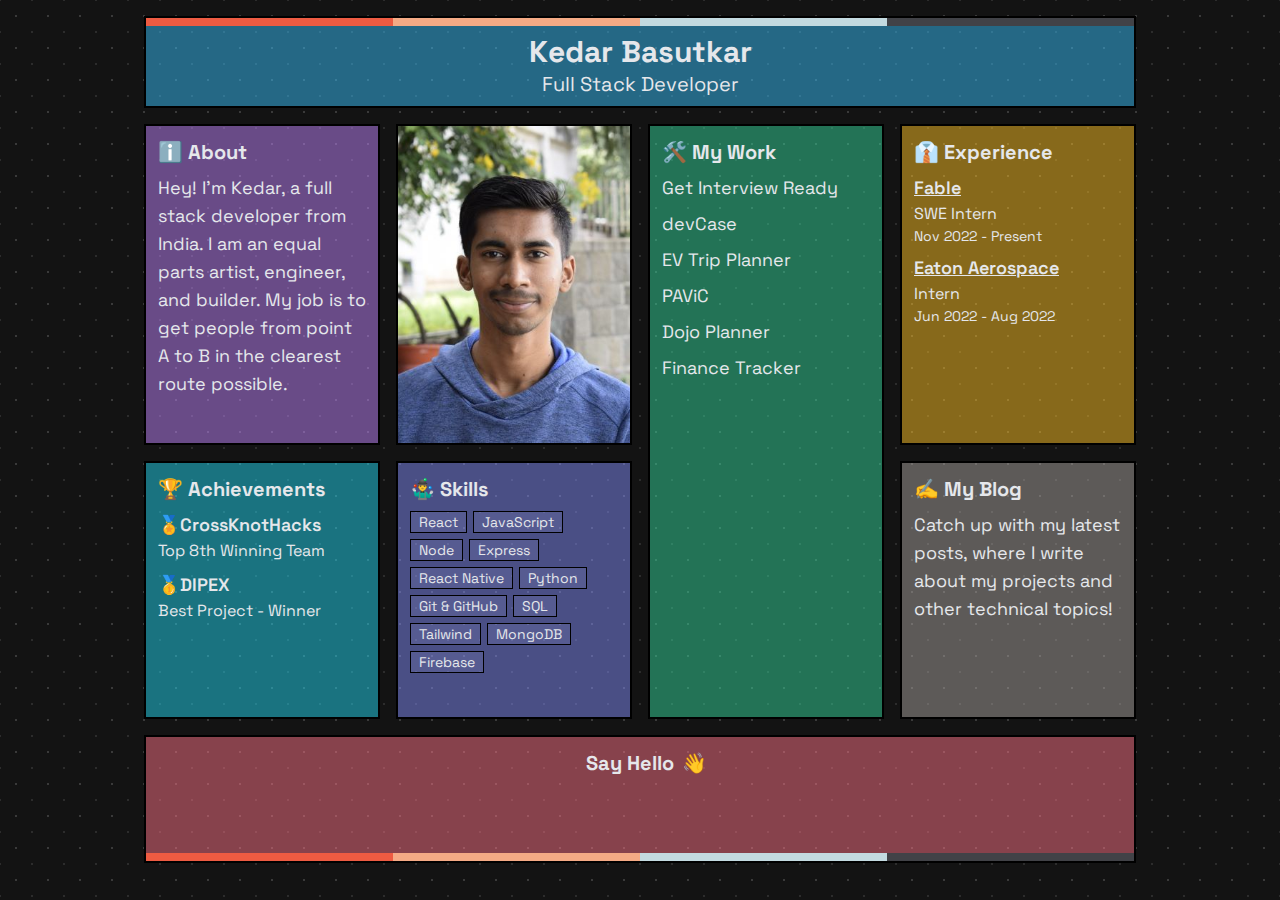
==== commit 57b54f5a: "Update index.html" ====
--- a/index.html
+++ b/index.html
@@ -108,7 +108,11 @@
       <div class="card flex flex-col bg-amber-400/50 dark:shadow-amber-400">
         <h2 class="mb-2">👔 Experience</h2>
         <div class="mb-2">
-          <h4 class="font-semibold">Stealth Startup 🤫</h4>
+          <h4 class="font-semibold">
+            <a href="https://sharefable.com/" target="_blank"
+              class="underline">Fable
+            </a>
+          </h4>
           <h5 class="text-md">SWE Intern</h5>
           <p class="text-sm">Nov 2022 - Present</p>
         </div>
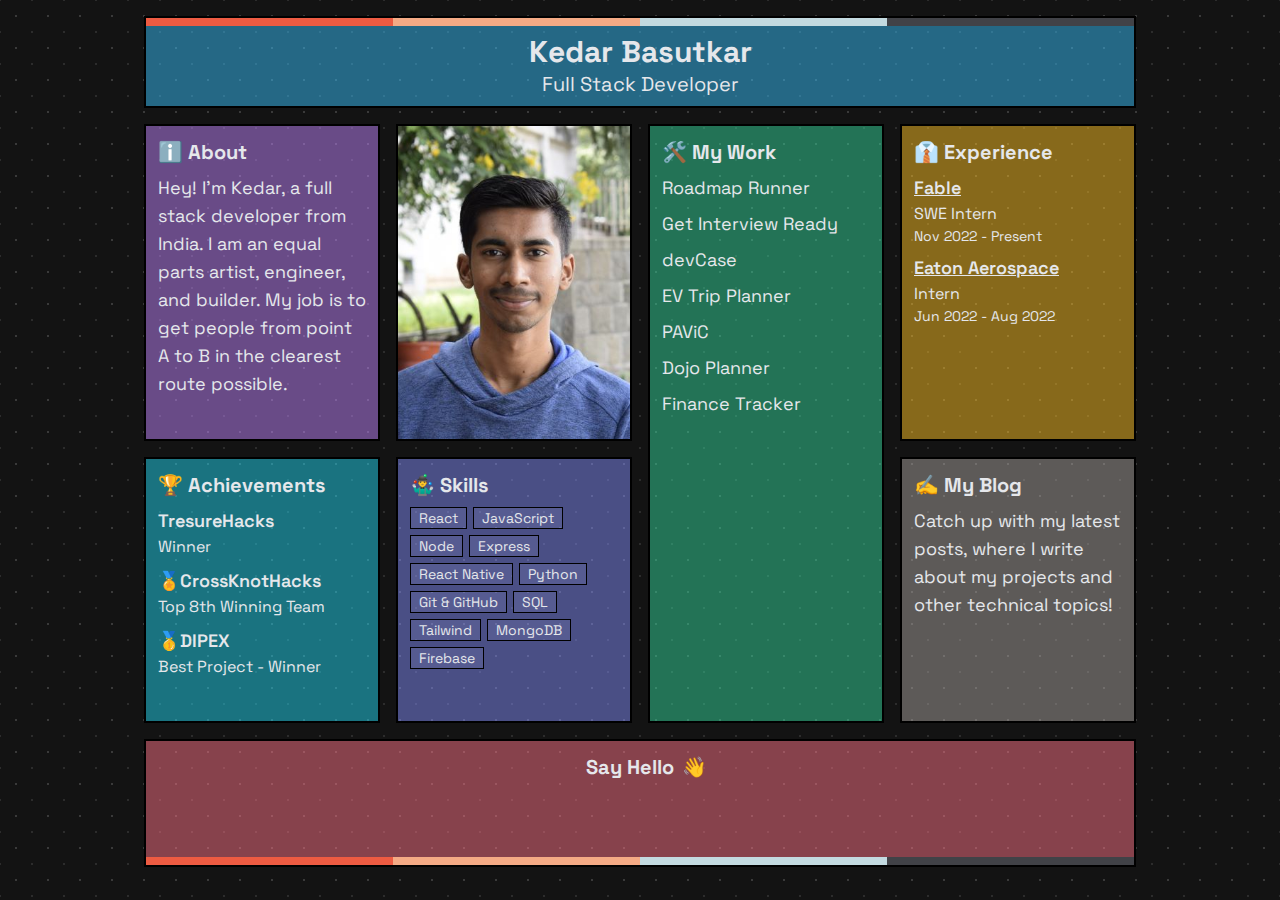
==== commit 593f6ea6: "Update index.html" ====
--- a/index.html
+++ b/index.html
@@ -81,6 +81,9 @@
         </p>
         <ul class="hidden space-y-2 text-lg md:block">
           <li>
+            <a href="https://roadmaprunner.vercel.app/" target="_blank">Roadmap Runner</a>
+          </li>
+          <li>
             <a href="https://get-interview-ready.vercel.app/" target="_blank">Get Interview Ready</a>
           </li>
           <!-- <li>Shark Encrypt</li> -->
@@ -135,6 +138,15 @@
           <h2 class="">🏆 Achievements</h2>
         </div>
         <div class="flex flex-col space-y-2">
+          
+          <div class="">
+            <h4 class="transform font-semibold transition-all hover:scale-105">
+              <a href="https://srijan.org.in/index" target="_blank">TresureHacks
+              </a>
+            </h4>
+            <h5 class="text-md">Winner</h5>
+          </div>
+          
           <div class="div">
             <h4 class="transform font-semibold transition-all hover:scale-105">
               <a href="https://crossknothacks.devfolio.co/overview" target="_blank">🏅CrossKnotHacks
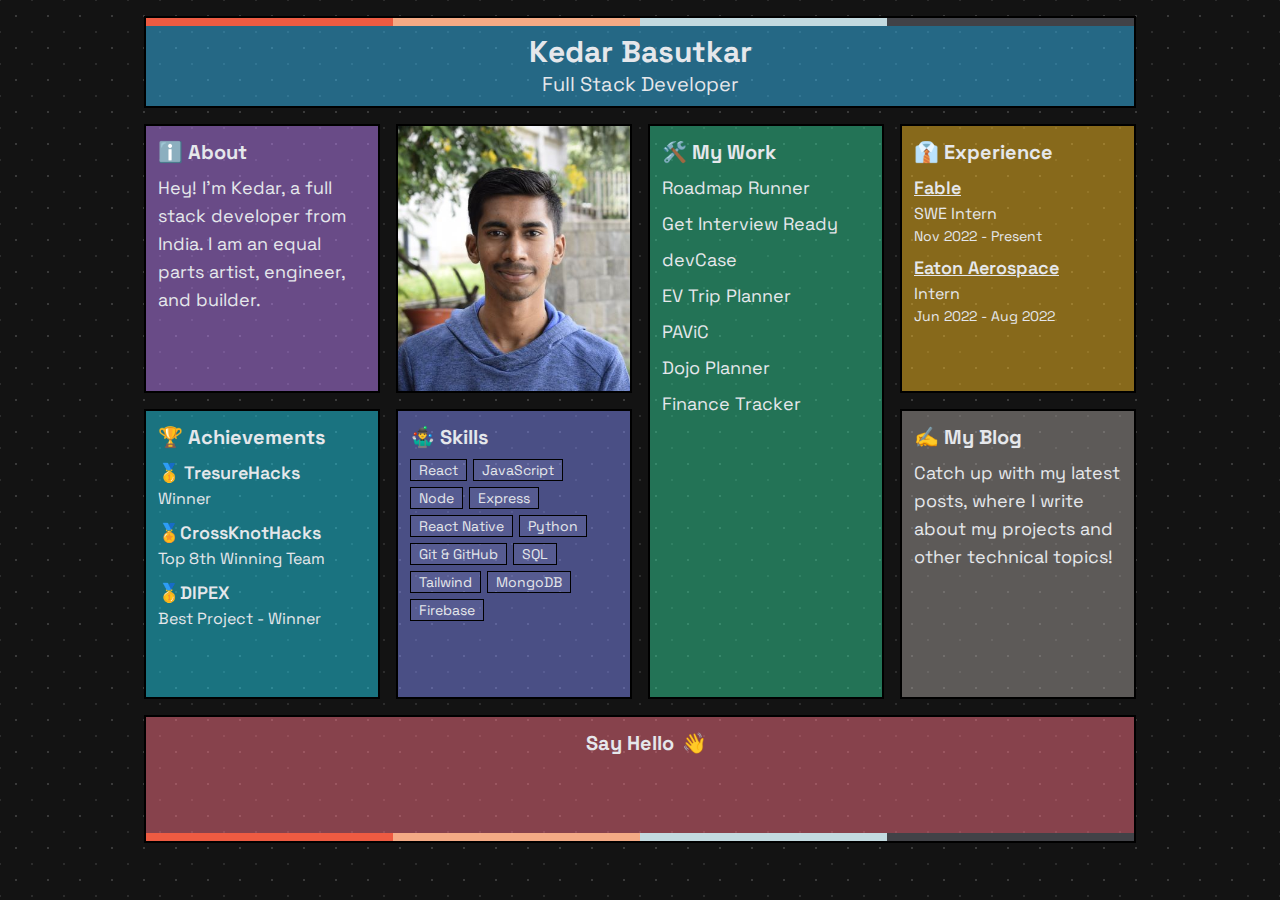
==== commit 54da6b34: "Update index.html" ====
--- a/index.html
+++ b/index.html
@@ -52,8 +52,7 @@
         <h2 class="mb-2">ℹ️ About</h2>
         <p>
           Hey! I'm Kedar, a full stack developer from India. I am an equal
-          parts artist, engineer, and builder. My job is to get people from
-          point A to B in the clearest route possible.
+          parts artist, engineer, and builder.
         </p>
       </div>
       <!--  -->
@@ -141,7 +140,7 @@
           
           <div class="">
             <h4 class="transform font-semibold transition-all hover:scale-105">
-              <a href="https://srijan.org.in/index" target="_blank">TresureHacks
+              <a href="https://srijan.org.in/index" target="_blank">🥇 TresureHacks
               </a>
             </h4>
             <h5 class="text-md">Winner</h5>
